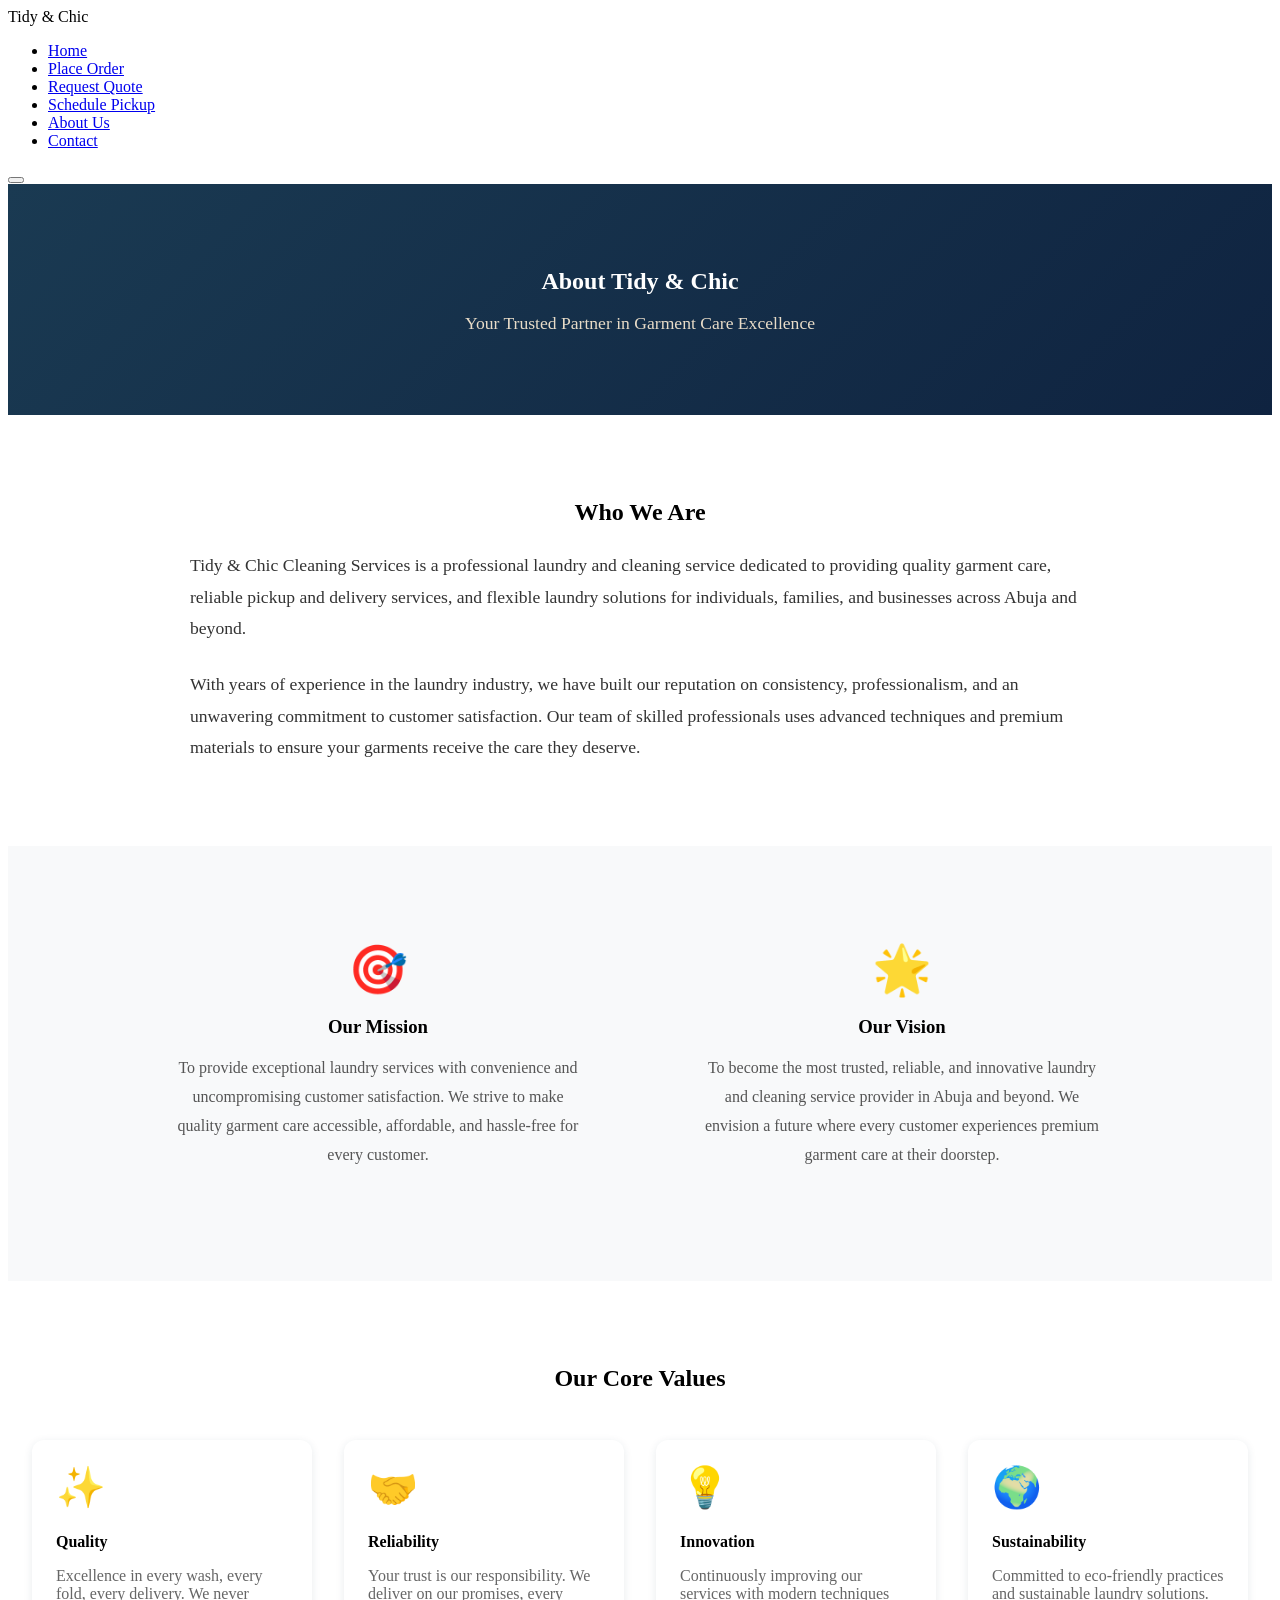
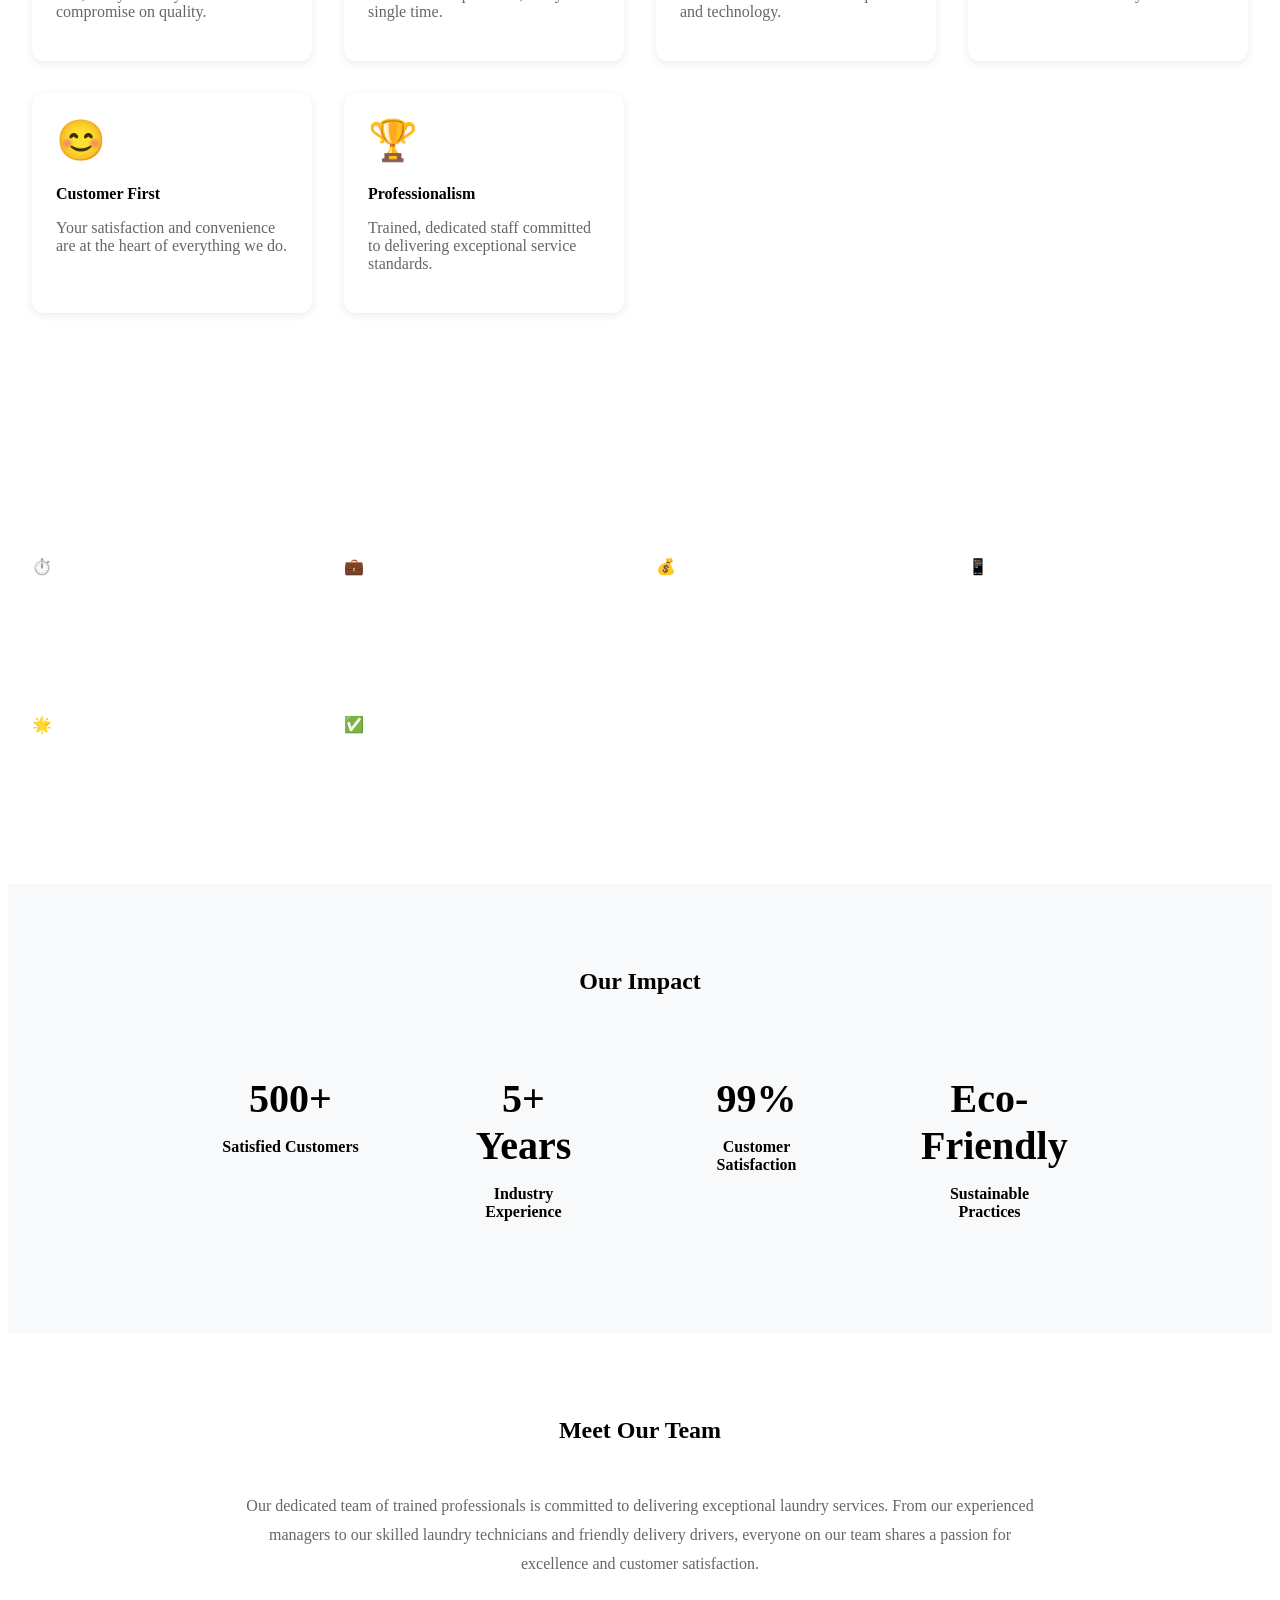
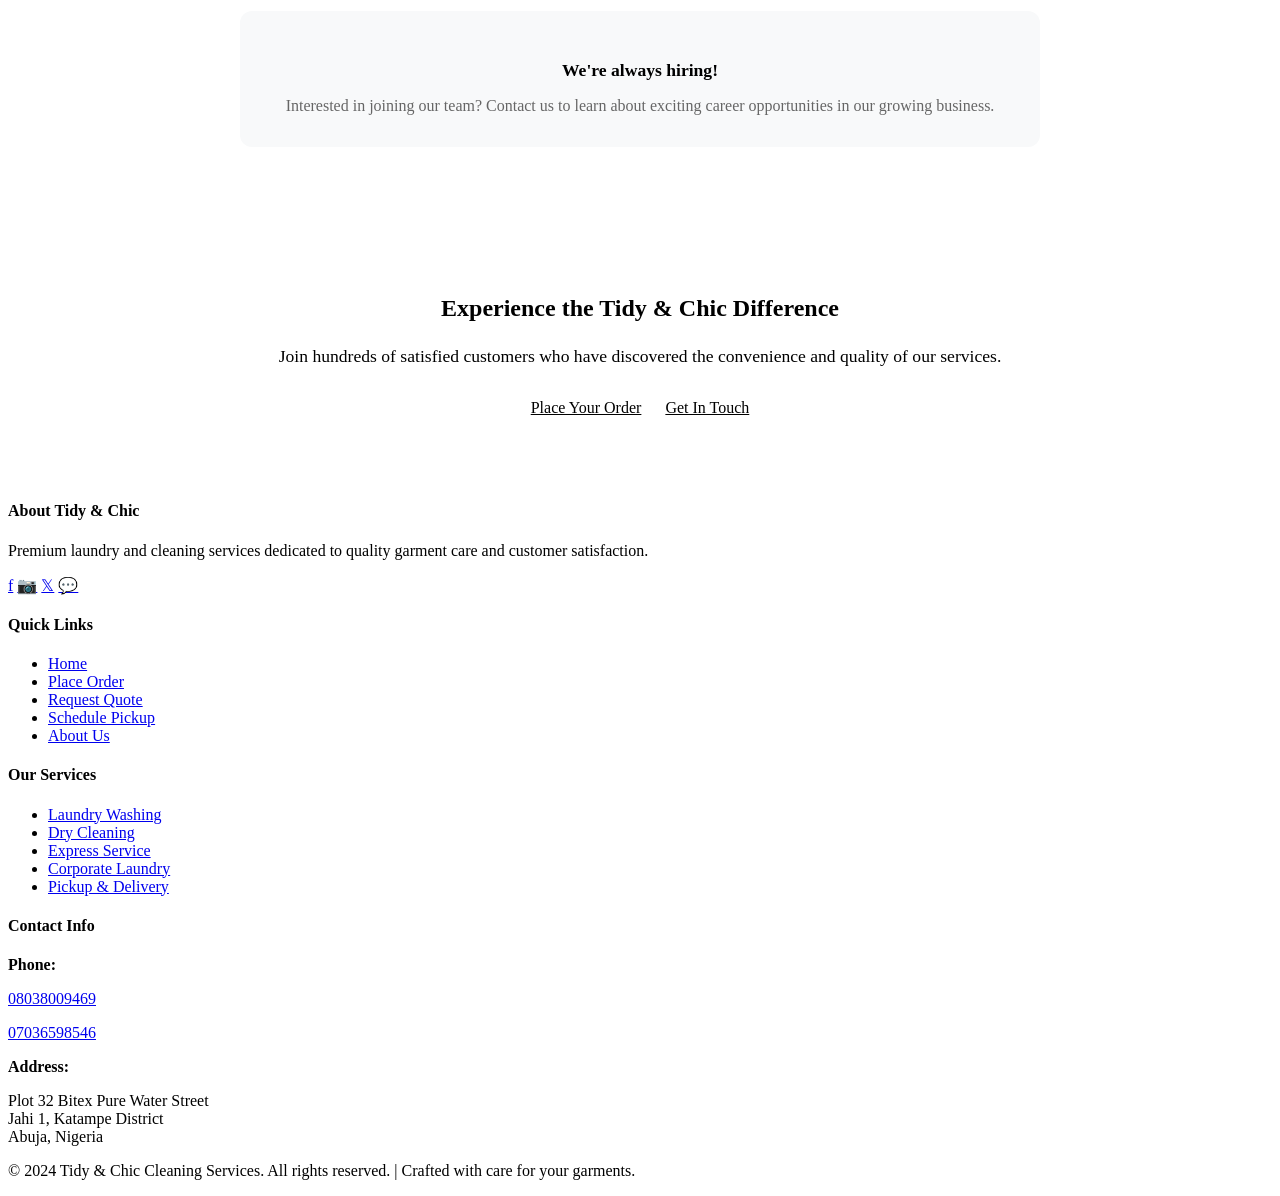
==== about.html @ a89e9006 "Pasted the pages i developed into the repo." ====
<!DOCTYPE html>
<html lang="en">
<head>
  <meta charset="UTF-8">
  <meta name="viewport" content="width=device-width, initial-scale=1.0">
  <meta name="description" content="About Tidy & Chic Cleaning Services - Our mission, vision, and commitment to excellence">
  <title>About Us - Tidy & Chic Cleaning Services</title>
  <link rel="preconnect" href="https://fonts.googleapis.com">
  <link rel="preconnect" href="https://fonts.gstatic.com" crossorigin>
  <link href="https://fonts.googleapis.com/css2?family=Playfair+Display:wght@700&family=Montserrat:wght@600&display=swap" rel="stylesheet">
  <link rel="stylesheet" href="style.css">
</head>
<body>
  <!-- Navigation Bar -->
  <nav>
    <div class="nav-container">
      <div class="logo">Tidy & Chic</div>
      <ul class="nav-links">
        <li><a href="index.html">Home</a></li>
        <li><a href="order.html">Place Order</a></li>
        <li><a href="quote.html">Request Quote</a></li>
        <li><a href="schedule.html">Schedule Pickup</a></li>
        <li><a href="about.html">About Us</a></li>
        <li><a href="contact.html">Contact</a></li>
      </ul>
      <button class="menu-toggle">
        <span></span>
        <span></span>
        <span></span>
      </button>
    </div>
  </nav>

  <!-- Page Header -->
  <section style="background: linear-gradient(135deg, #1a3a52 0%, #0f2340 100%); color: white; padding: 4rem 1.5rem; text-align: center;">
    <div class="container">
      <h1 style="color: white; margin-bottom: 0.5rem;">About Tidy & Chic</h1>
      <p style="color: #e8dcc8; font-size: 1.1rem;">Your Trusted Partner in Garment Care Excellence</p>
    </div>
  </section>

  <!-- Company Overview -->
  <section style="padding: 4rem 1.5rem;">
    <div class="container">
      <div style="max-width: 900px; margin: 0 auto;">
        <h2 style="margin-bottom: 1.5rem; text-align: center;">Who We Are</h2>
        <p style="font-size: 1.1rem; line-height: 1.8; color: #333; margin-bottom: 1.5rem;">
          Tidy & Chic Cleaning Services is a professional laundry and cleaning service dedicated to providing quality garment care, reliable pickup and delivery services, and flexible laundry solutions for individuals, families, and businesses across Abuja and beyond.
        </p>
        <p style="font-size: 1.1rem; line-height: 1.8; color: #333;">
          With years of experience in the laundry industry, we have built our reputation on consistency, professionalism, and an unwavering commitment to customer satisfaction. Our team of skilled professionals uses advanced techniques and premium materials to ensure your garments receive the care they deserve.
        </p>
      </div>
    </div>
  </section>

  <!-- Mission & Vision Section -->
  <section style="background: #f8f9fa; padding: 4rem 1.5rem;">
    <div class="container">
      <div style="display: grid; grid-template-columns: repeat(auto-fit, minmax(350px, 1fr)); gap: 3rem; max-width: 1000px; margin: 0 auto;">
        <!-- Mission -->
        <div style="text-align: center; padding: 2rem;">
          <div style="font-size: 3rem; margin-bottom: 1rem; color: var(--gold);">🎯</div>
          <h3 style="color: var(--navy); margin-bottom: 1rem;">Our Mission</h3>
          <p style="color: #555; line-height: 1.8;">
            To provide exceptional laundry services with convenience and uncompromising customer satisfaction. We strive to make quality garment care accessible, affordable, and hassle-free for every customer.
          </p>
        </div>

        <!-- Vision -->
        <div style="text-align: center; padding: 2rem;">
          <div style="font-size: 3rem; margin-bottom: 1rem; color: var(--gold);">🌟</div>
          <h3 style="color: var(--navy); margin-bottom: 1rem;">Our Vision</h3>
          <p style="color: #555; line-height: 1.8;">
            To become the most trusted, reliable, and innovative laundry and cleaning service provider in Abuja and beyond. We envision a future where every customer experiences premium garment care at their doorstep.
          </p>
        </div>
      </div>
    </div>
  </section>

  <!-- Core Values Section -->
  <section style="padding: 4rem 1.5rem;">
    <div class="container">
      <h2 style="text-align: center; margin-bottom: 3rem;">Our Core Values</h2>
      <div style="display: grid; grid-template-columns: repeat(auto-fit, minmax(250px, 1fr)); gap: 2rem;">
        
        <div style="padding: 1.5rem; background: white; border-radius: 12px; box-shadow: 0 2px 8px rgba(26, 58, 82, 0.1); transition: all 0.3s ease;">
          <div style="font-size: 2.5rem; margin-bottom: 1rem;">✨</div>
          <h4 style="color: var(--navy); margin-bottom: 0.5rem;">Quality</h4>
          <p style="color: #666;">Excellence in every wash, every fold, every delivery. We never compromise on quality.</p>
        </div>

        <div style="padding: 1.5rem; background: white; border-radius: 12px; box-shadow: 0 2px 8px rgba(26, 58, 82, 0.1); transition: all 0.3s ease;">
          <div style="font-size: 2.5rem; margin-bottom: 1rem;">🤝</div>
          <h4 style="color: var(--navy); margin-bottom: 0.5rem;">Reliability</h4>
          <p style="color: #666;">Your trust is our responsibility. We deliver on our promises, every single time.</p>
        </div>

        <div style="padding: 1.5rem; background: white; border-radius: 12px; box-shadow: 0 2px 8px rgba(26, 58, 82, 0.1); transition: all 0.3s ease;">
          <div style="font-size: 2.5rem; margin-bottom: 1rem;">💡</div>
          <h4 style="color: var(--navy); margin-bottom: 0.5rem;">Innovation</h4>
          <p style="color: #666;">Continuously improving our services with modern techniques and technology.</p>
        </div>

        <div style="padding: 1.5rem; background: white; border-radius: 12px; box-shadow: 0 2px 8px rgba(26, 58, 82, 0.1); transition: all 0.3s ease;">
          <div style="font-size: 2.5rem; margin-bottom: 1rem;">🌍</div>
          <h4 style="color: var(--navy); margin-bottom: 0.5rem;">Sustainability</h4>
          <p style="color: #666;">Committed to eco-friendly practices and sustainable laundry solutions.</p>
        </div>

        <div style="padding: 1.5rem; background: white; border-radius: 12px; box-shadow: 0 2px 8px rgba(26, 58, 82, 0.1); transition: all 0.3s ease;">
          <div style="font-size: 2.5rem; margin-bottom: 1rem;">😊</div>
          <h4 style="color: var(--navy); margin-bottom: 0.5rem;">Customer First</h4>
          <p style="color: #666;">Your satisfaction and convenience are at the heart of everything we do.</p>
        </div>

        <div style="padding: 1.5rem; background: white; border-radius: 12px; box-shadow: 0 2px 8px rgba(26, 58, 82, 0.1); transition: all 0.3s ease;">
          <div style="font-size: 2.5rem; margin-bottom: 1rem;">🏆</div>
          <h4 style="color: var(--navy); margin-bottom: 0.5rem;">Professionalism</h4>
          <p style="color: #666;">Trained, dedicated staff committed to delivering exceptional service standards.</p>
        </div>
      </div>
    </div>
  </section>

  <!-- Why We're Different Section -->
  <section style="background: linear-gradient(135deg, var(--navy) 0%, #0f2340 100%); color: white; padding: 4rem 1.5rem;">
    <div class="container">
      <h2 style="text-align: center; margin-bottom: 3rem; color: white;">Why Choose Tidy & Chic?</h2>
      <div style="display: grid; grid-template-columns: repeat(auto-fit, minmax(280px, 1fr)); gap: 2rem;">
        
        <div>
          <h4 style="color: var(--gold); margin-bottom: 1rem;">⏱️ Time-Saving Convenience</h4>
          <p>No more trips to the laundromat. We pick up from your doorstep and deliver clean, pressed garments back to you.</p>
        </div>

        <div>
          <h4 style="color: var(--gold); margin-bottom: 1rem;">💼 Professional Expertise</h4>
          <p>Our experienced team handles everything from delicate silks to heavy-duty garments with precision and care.</p>
        </div>

        <div>
          <h4 style="color: var(--gold); margin-bottom: 1rem;">💰 Competitive Pricing</h4>
          <p>Premium quality services at affordable rates with flexible payment options for both individuals and businesses.</p>
        </div>

        <div>
          <h4 style="color: var(--gold); margin-bottom: 1rem;">📱 Easy Scheduling</h4>
          <p>Simple online booking system and flexible scheduling to fit your lifestyle and busy schedule.</p>
        </div>

        <div>
          <h4 style="color: var(--gold); margin-bottom: 1rem;">🌟 Customer Support</h4>
          <p>Dedicated customer service team available to answer questions and address concerns promptly.</p>
        </div>

        <div>
          <h4 style="color: var(--gold); margin-bottom: 1rem;">✅ Quality Guarantee</h4>
          <p>We stand behind our work with a satisfaction guarantee. Your garments are treated as our own.</p>
        </div>
      </div>
    </div>
  </section>

  <!-- By The Numbers -->
  <section style="padding: 4rem 1.5rem; background: #f8f9fa;">
    <div class="container">
      <h2 style="text-align: center; margin-bottom: 3rem;">Our Impact</h2>
      <div style="display: grid; grid-template-columns: repeat(auto-fit, minmax(200px, 1fr)); gap: 2rem; max-width: 900px; margin: 0 auto;">
        
        <div style="text-align: center; padding: 2rem;">
          <div style="font-size: 2.5rem; font-weight: bold; color: var(--gold); margin-bottom: 0.5rem;">500+</div>
          <p style="color: var(--navy); font-weight: 600;">Satisfied Customers</p>
        </div>

        <div style="text-align: center; padding: 2rem;">
          <div style="font-size: 2.5rem; font-weight: bold; color: var(--gold); margin-bottom: 0.5rem;">5+ Years</div>
          <p style="color: var(--navy); font-weight: 600;">Industry Experience</p>
        </div>

        <div style="text-align: center; padding: 2rem;">
          <div style="font-size: 2.5rem; font-weight: bold; color: var(--gold); margin-bottom: 0.5rem;">99%</div>
          <p style="color: var(--navy); font-weight: 600;">Customer Satisfaction</p>
        </div>

        <div style="text-align: center; padding: 2rem;">
          <div style="font-size: 2.5rem; font-weight: bold; color: var(--gold); margin-bottom: 0.5rem;">Eco-Friendly</div>
          <p style="color: var(--navy); font-weight: 600;">Sustainable Practices</p>
        </div>
      </div>
    </div>
  </section>

  <!-- Team Section -->
  <section style="padding: 4rem 1.5rem;">
    <div class="container">
      <h2 style="text-align: center; margin-bottom: 3rem;">Meet Our Team</h2>
      <div style="max-width: 800px; margin: 0 auto;">
        <p style="text-align: center; color: #666; line-height: 1.8; margin-bottom: 2rem;">
          Our dedicated team of trained professionals is committed to delivering exceptional laundry services. From our experienced managers to our skilled laundry technicians and friendly delivery drivers, everyone on our team shares a passion for excellence and customer satisfaction.
        </p>
        <div style="text-align: center; padding: 2rem; background: #f8f9fa; border-radius: 12px;">
          <p style="color: var(--navy); font-size: 1.1rem; margin-bottom: 1rem;">
            <strong>We're always hiring!</strong>
          </p>
          <p style="color: #666; margin-bottom: 0;">
            Interested in joining our team? Contact us to learn about exciting career opportunities in our growing business.
          </p>
        </div>
      </div>
    </div>
  </section>

  <!-- CTA Section -->
  <section style="background: linear-gradient(135deg, var(--gold) 0%, #c49a2a 100%); color: var(--navy); padding: 4rem 1.5rem; text-align: center;">
    <div class="container">
      <h2 style="color: var(--navy); margin-bottom: 1.5rem;">Experience the Tidy & Chic Difference</h2>
      <p style="font-size: 1.1rem; margin-bottom: 2rem; color: var(--navy);">
        Join hundreds of satisfied customers who have discovered the convenience and quality of our services.
      </p>
      <div style="display: flex; justify-content: center; gap: 1.5rem; flex-wrap: wrap;">
        <a href="order.html" class="btn" style="border-color: var(--navy); background: var(--navy); color: var(--gold);">
          Place Your Order
        </a>
        <a href="contact.html" class="btn" style="border-color: var(--navy); background: transparent; color: var(--navy);">
          Get In Touch
        </a>
      </div>
    </div>
  </section>

  <!-- Footer -->
  <footer>
    <div class="footer-content">
      <div class="footer-section">
        <h4>About Tidy & Chic</h4>
        <p>Premium laundry and cleaning services dedicated to quality garment care and customer satisfaction.</p>
        <div class="social-icons">
          <a href="#" title="Facebook">f</a>
          <a href="#" title="Instagram">📷</a>
          <a href="#" title="Twitter">𝕏</a>
          <a href="#" title="WhatsApp">💬</a>
        </div>
      </div>
      <div class="footer-section">
        <h4>Quick Links</h4>
        <ul>
          <li><a href="index.html">Home</a></li>
          <li><a href="order.html">Place Order</a></li>
          <li><a href="quote.html">Request Quote</a></li>
          <li><a href="schedule.html">Schedule Pickup</a></li>
          <li><a href="about.html">About Us</a></li>
        </ul>
      </div>
      <div class="footer-section">
        <h4>Our Services</h4>
        <ul>
          <li><a href="#">Laundry Washing</a></li>
          <li><a href="#">Dry Cleaning</a></li>
          <li><a href="#">Express Service</a></li>
          <li><a href="#">Corporate Laundry</a></li>
          <li><a href="#">Pickup & Delivery</a></li>
        </ul>
      </div>
      <div class="footer-section">
        <h4>Contact Info</h4>
        <p><strong>Phone:</strong></p>
        <p><a href="tel:08038009469">08038009469</a></p>
        <p><a href="tel:07036598546">07036598546</a></p>
        <p><strong>Address:</strong></p>
        <p>Plot 32 Bitex Pure Water Street<br>Jahi 1, Katampe District<br>Abuja, Nigeria</p>
      </div>
    </div>
    <div class="footer-bottom">
      <p>&copy; 2024 Tidy & Chic Cleaning Services. All rights reserved. | Crafted with care for your garments.</p>
    </div>
  </footer>

  <script src="main.js"></script>
</body>
</html>
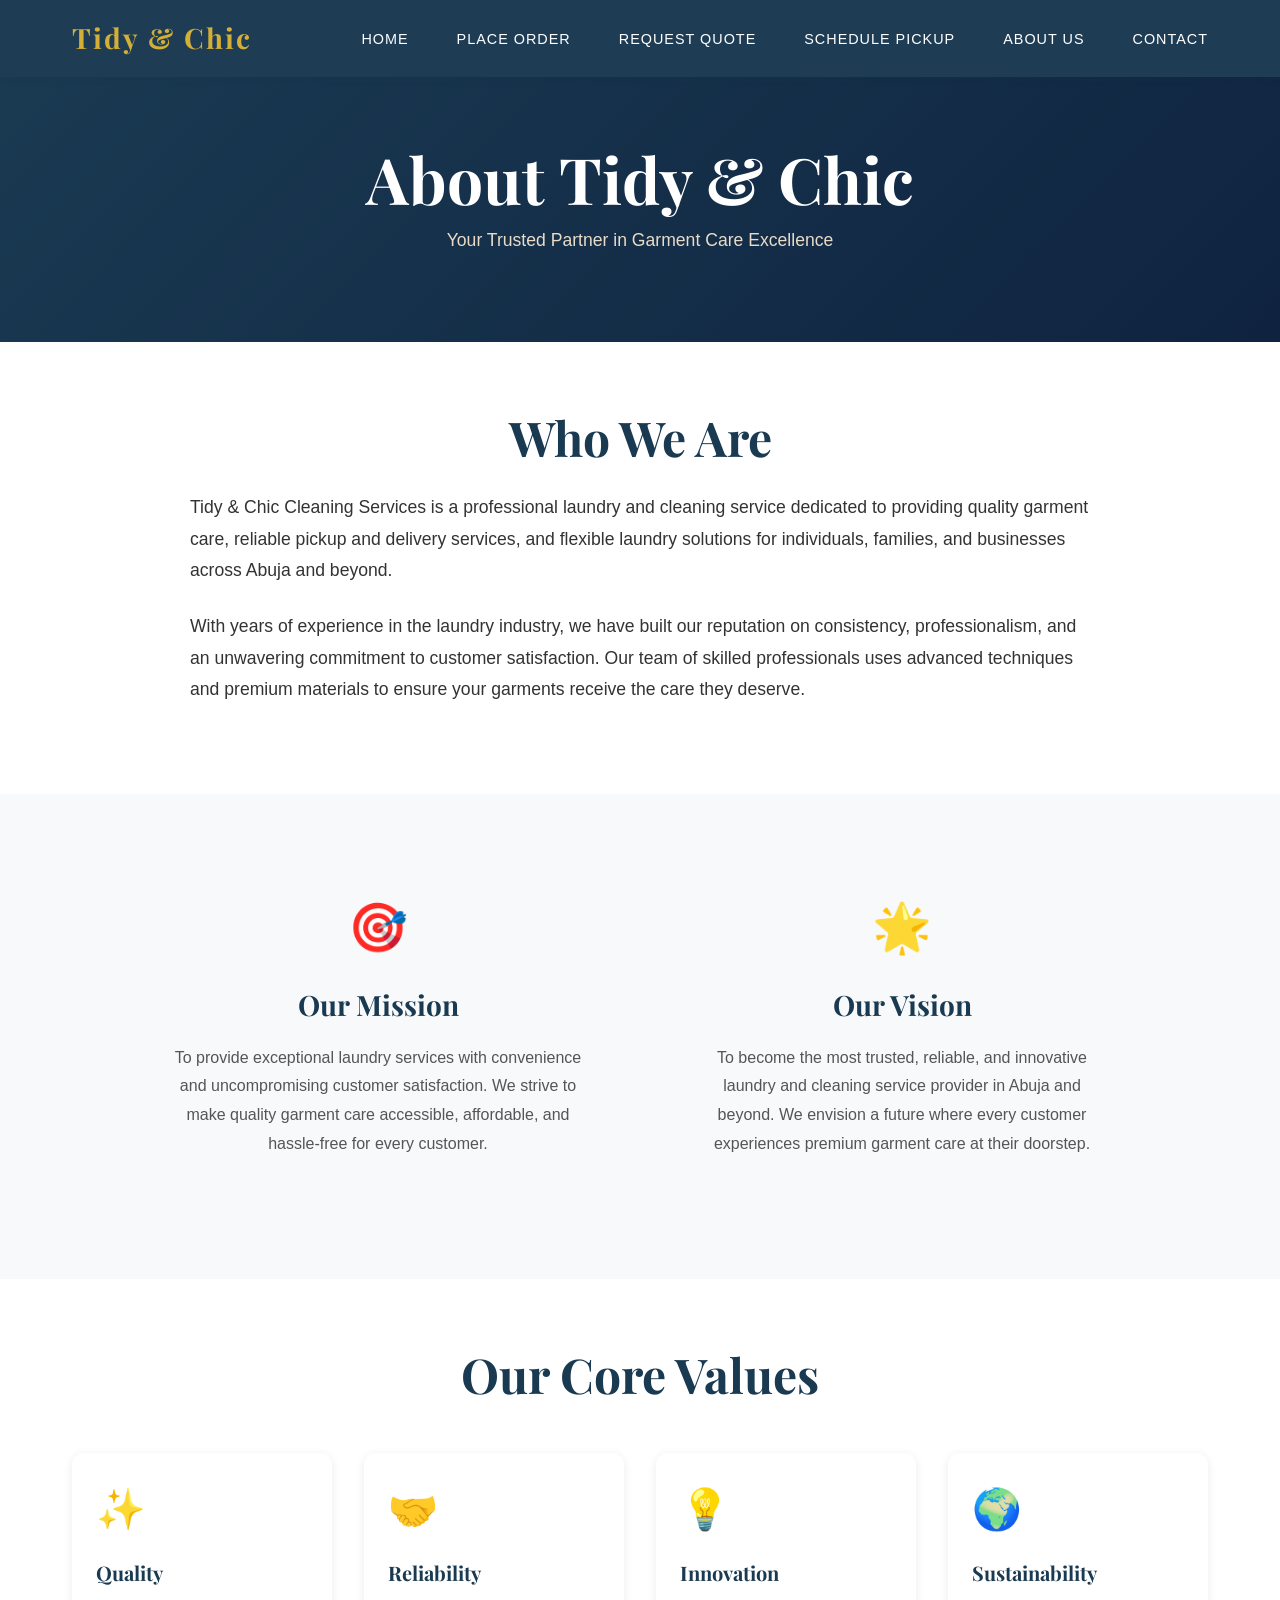
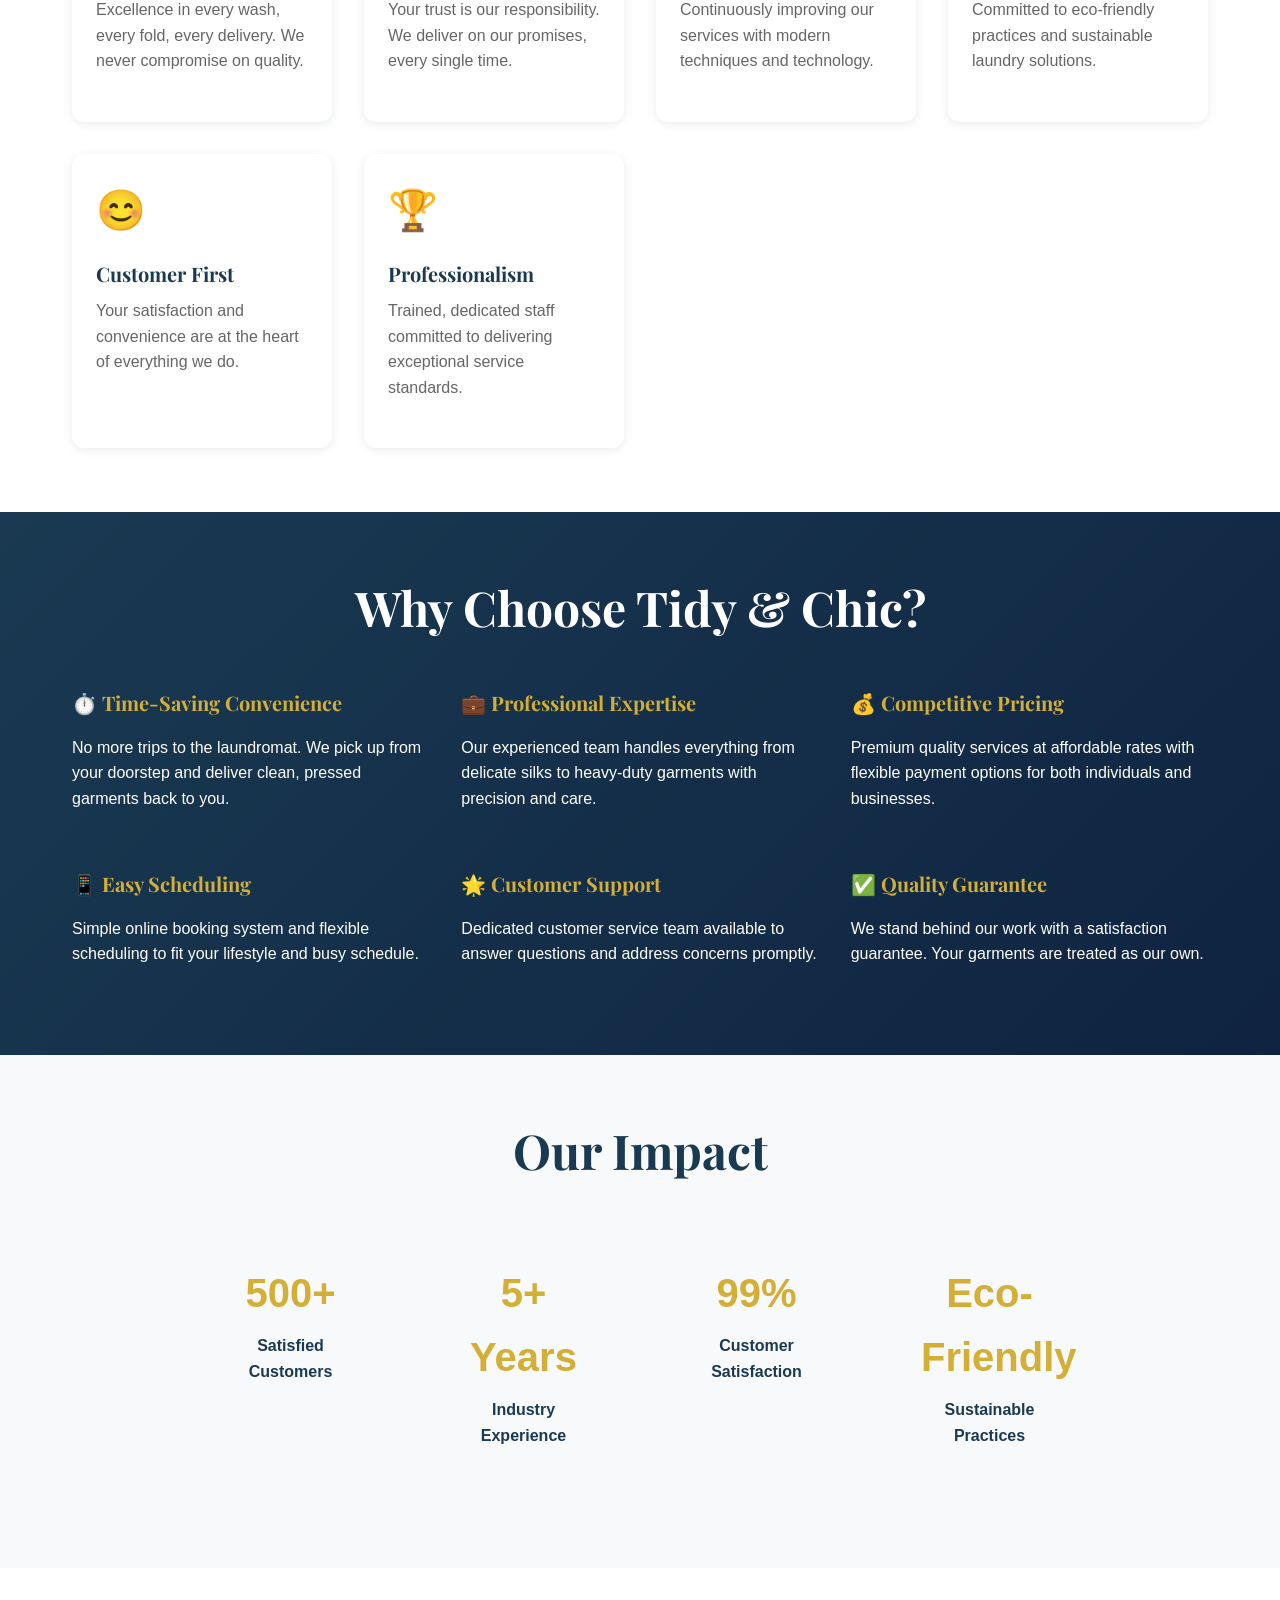
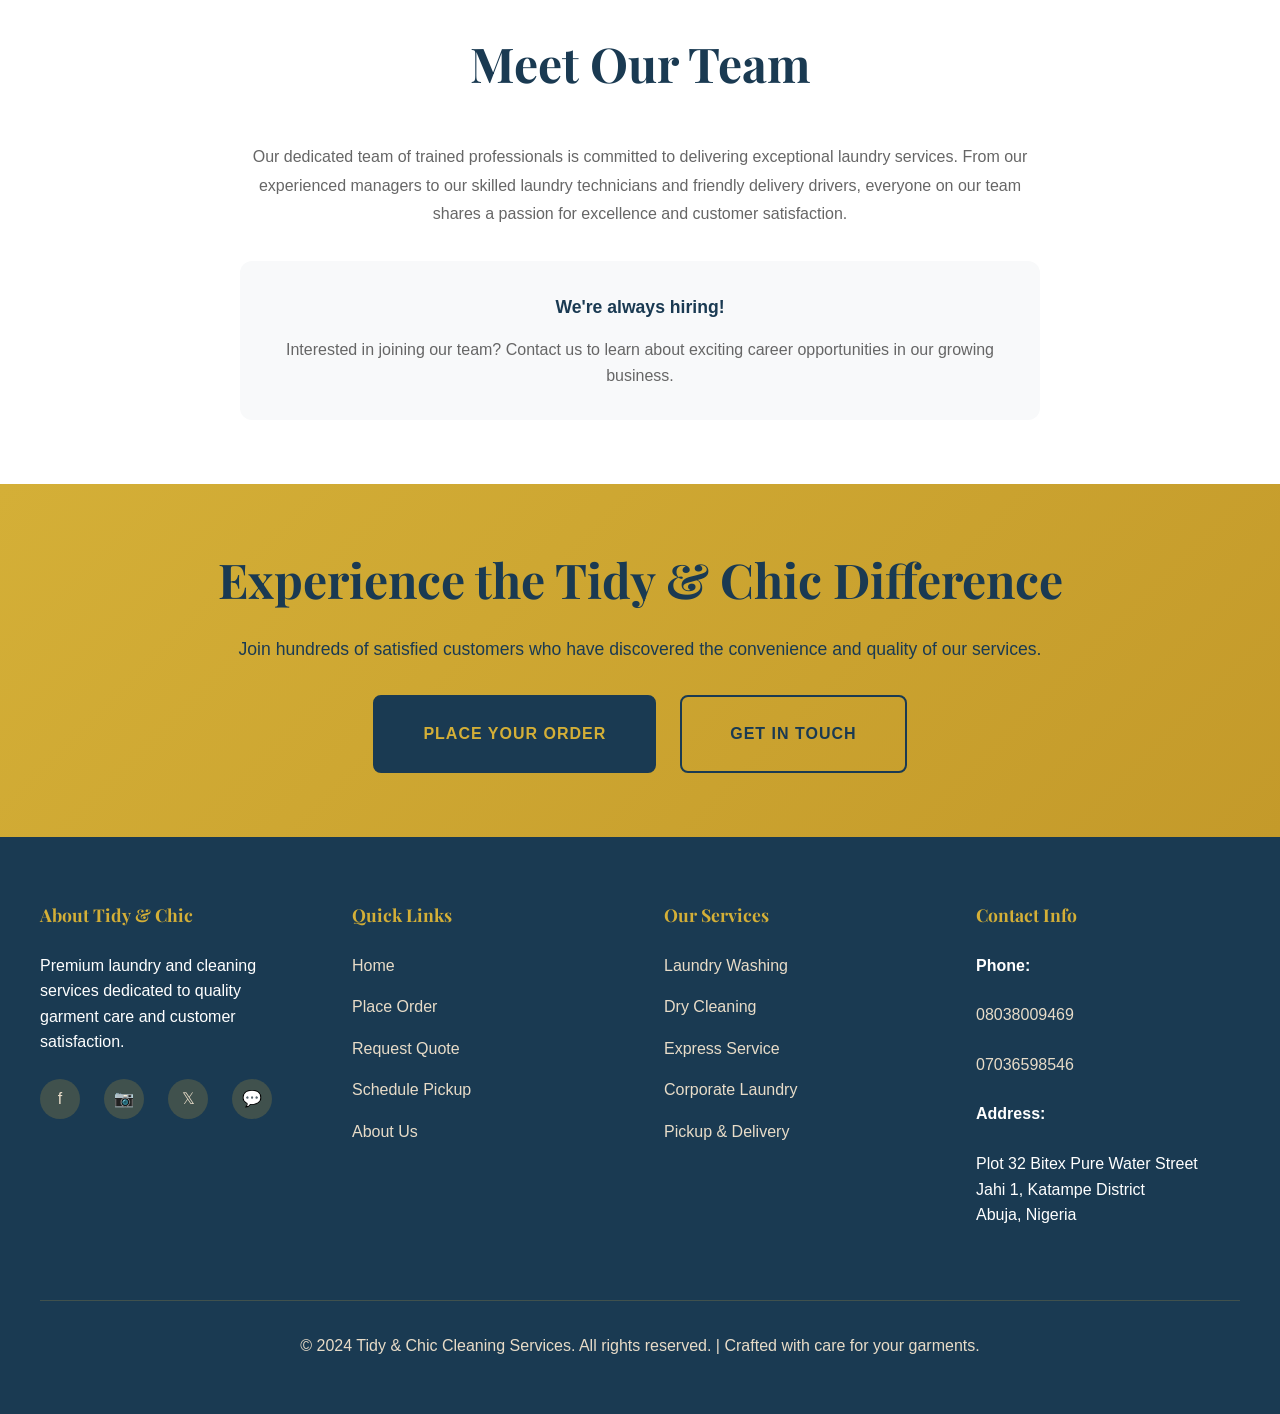
==== commit a1c656ee: "linked up code to the css rule" ====
--- a/about.html
+++ b/about.html
@@ -1,282 +1,571 @@
-<!DOCTYPE html>
+<!doctype html>
 <html lang="en">
-<head>
-  <meta charset="UTF-8">
-  <meta name="viewport" content="width=device-width, initial-scale=1.0">
-  <meta name="description" content="About Tidy & Chic Cleaning Services - Our mission, vision, and commitment to excellence">
-  <title>About Us - Tidy & Chic Cleaning Services</title>
-  <link rel="preconnect" href="https://fonts.googleapis.com">
-  <link rel="preconnect" href="https://fonts.gstatic.com" crossorigin>
-  <link href="https://fonts.googleapis.com/css2?family=Playfair+Display:wght@700&family=Montserrat:wght@600&display=swap" rel="stylesheet">
-  <link rel="stylesheet" href="style.css">
-</head>
-<body>
-  <!-- Navigation Bar -->
-  <nav>
-    <div class="nav-container">
-      <div class="logo">Tidy & Chic</div>
-      <ul class="nav-links">
-        <li><a href="index.html">Home</a></li>
-        <li><a href="order.html">Place Order</a></li>
-        <li><a href="quote.html">Request Quote</a></li>
-        <li><a href="schedule.html">Schedule Pickup</a></li>
-        <li><a href="about.html">About Us</a></li>
-        <li><a href="contact.html">Contact</a></li>
-      </ul>
-      <button class="menu-toggle">
-        <span></span>
-        <span></span>
-        <span></span>
-      </button>
-    </div>
-  </nav>
-
-  <!-- Page Header -->
-  <section style="background: linear-gradient(135deg, #1a3a52 0%, #0f2340 100%); color: white; padding: 4rem 1.5rem; text-align: center;">
-    <div class="container">
-      <h1 style="color: white; margin-bottom: 0.5rem;">About Tidy & Chic</h1>
-      <p style="color: #e8dcc8; font-size: 1.1rem;">Your Trusted Partner in Garment Care Excellence</p>
-    </div>
-  </section>
-
-  <!-- Company Overview -->
-  <section style="padding: 4rem 1.5rem;">
-    <div class="container">
-      <div style="max-width: 900px; margin: 0 auto;">
-        <h2 style="margin-bottom: 1.5rem; text-align: center;">Who We Are</h2>
-        <p style="font-size: 1.1rem; line-height: 1.8; color: #333; margin-bottom: 1.5rem;">
-          Tidy & Chic Cleaning Services is a professional laundry and cleaning service dedicated to providing quality garment care, reliable pickup and delivery services, and flexible laundry solutions for individuals, families, and businesses across Abuja and beyond.
-        </p>
-        <p style="font-size: 1.1rem; line-height: 1.8; color: #333;">
-          With years of experience in the laundry industry, we have built our reputation on consistency, professionalism, and an unwavering commitment to customer satisfaction. Our team of skilled professionals uses advanced techniques and premium materials to ensure your garments receive the care they deserve.
-        </p>
-      </div>
-    </div>
-  </section>
-
-  <!-- Mission & Vision Section -->
-  <section style="background: #f8f9fa; padding: 4rem 1.5rem;">
-    <div class="container">
-      <div style="display: grid; grid-template-columns: repeat(auto-fit, minmax(350px, 1fr)); gap: 3rem; max-width: 1000px; margin: 0 auto;">
-        <!-- Mission -->
-        <div style="text-align: center; padding: 2rem;">
-          <div style="font-size: 3rem; margin-bottom: 1rem; color: var(--gold);">🎯</div>
-          <h3 style="color: var(--navy); margin-bottom: 1rem;">Our Mission</h3>
-          <p style="color: #555; line-height: 1.8;">
-            To provide exceptional laundry services with convenience and uncompromising customer satisfaction. We strive to make quality garment care accessible, affordable, and hassle-free for every customer.
-          </p>
-        </div>
-
-        <!-- Vision -->
-        <div style="text-align: center; padding: 2rem;">
-          <div style="font-size: 3rem; margin-bottom: 1rem; color: var(--gold);">🌟</div>
-          <h3 style="color: var(--navy); margin-bottom: 1rem;">Our Vision</h3>
-          <p style="color: #555; line-height: 1.8;">
-            To become the most trusted, reliable, and innovative laundry and cleaning service provider in Abuja and beyond. We envision a future where every customer experiences premium garment care at their doorstep.
-          </p>
-        </div>
-      </div>
-    </div>
-  </section>
-
-  <!-- Core Values Section -->
-  <section style="padding: 4rem 1.5rem;">
-    <div class="container">
-      <h2 style="text-align: center; margin-bottom: 3rem;">Our Core Values</h2>
-      <div style="display: grid; grid-template-columns: repeat(auto-fit, minmax(250px, 1fr)); gap: 2rem;">
-        
-        <div style="padding: 1.5rem; background: white; border-radius: 12px; box-shadow: 0 2px 8px rgba(26, 58, 82, 0.1); transition: all 0.3s ease;">
-          <div style="font-size: 2.5rem; margin-bottom: 1rem;">✨</div>
-          <h4 style="color: var(--navy); margin-bottom: 0.5rem;">Quality</h4>
-          <p style="color: #666;">Excellence in every wash, every fold, every delivery. We never compromise on quality.</p>
-        </div>
-
-        <div style="padding: 1.5rem; background: white; border-radius: 12px; box-shadow: 0 2px 8px rgba(26, 58, 82, 0.1); transition: all 0.3s ease;">
-          <div style="font-size: 2.5rem; margin-bottom: 1rem;">🤝</div>
-          <h4 style="color: var(--navy); margin-bottom: 0.5rem;">Reliability</h4>
-          <p style="color: #666;">Your trust is our responsibility. We deliver on our promises, every single time.</p>
-        </div>
-
-        <div style="padding: 1.5rem; background: white; border-radius: 12px; box-shadow: 0 2px 8px rgba(26, 58, 82, 0.1); transition: all 0.3s ease;">
-          <div style="font-size: 2.5rem; margin-bottom: 1rem;">💡</div>
-          <h4 style="color: var(--navy); margin-bottom: 0.5rem;">Innovation</h4>
-          <p style="color: #666;">Continuously improving our services with modern techniques and technology.</p>
-        </div>
-
-        <div style="padding: 1.5rem; background: white; border-radius: 12px; box-shadow: 0 2px 8px rgba(26, 58, 82, 0.1); transition: all 0.3s ease;">
-          <div style="font-size: 2.5rem; margin-bottom: 1rem;">🌍</div>
-          <h4 style="color: var(--navy); margin-bottom: 0.5rem;">Sustainability</h4>
-          <p style="color: #666;">Committed to eco-friendly practices and sustainable laundry solutions.</p>
-        </div>
-
-        <div style="padding: 1.5rem; background: white; border-radius: 12px; box-shadow: 0 2px 8px rgba(26, 58, 82, 0.1); transition: all 0.3s ease;">
-          <div style="font-size: 2.5rem; margin-bottom: 1rem;">😊</div>
-          <h4 style="color: var(--navy); margin-bottom: 0.5rem;">Customer First</h4>
-          <p style="color: #666;">Your satisfaction and convenience are at the heart of everything we do.</p>
-        </div>
-
-        <div style="padding: 1.5rem; background: white; border-radius: 12px; box-shadow: 0 2px 8px rgba(26, 58, 82, 0.1); transition: all 0.3s ease;">
-          <div style="font-size: 2.5rem; margin-bottom: 1rem;">🏆</div>
-          <h4 style="color: var(--navy); margin-bottom: 0.5rem;">Professionalism</h4>
-          <p style="color: #666;">Trained, dedicated staff committed to delivering exceptional service standards.</p>
-        </div>
-      </div>
-    </div>
-  </section>
-
-  <!-- Why We're Different Section -->
-  <section style="background: linear-gradient(135deg, var(--navy) 0%, #0f2340 100%); color: white; padding: 4rem 1.5rem;">
-    <div class="container">
-      <h2 style="text-align: center; margin-bottom: 3rem; color: white;">Why Choose Tidy & Chic?</h2>
-      <div style="display: grid; grid-template-columns: repeat(auto-fit, minmax(280px, 1fr)); gap: 2rem;">
-        
-        <div>
-          <h4 style="color: var(--gold); margin-bottom: 1rem;">⏱️ Time-Saving Convenience</h4>
-          <p>No more trips to the laundromat. We pick up from your doorstep and deliver clean, pressed garments back to you.</p>
-        </div>
-
-        <div>
-          <h4 style="color: var(--gold); margin-bottom: 1rem;">💼 Professional Expertise</h4>
-          <p>Our experienced team handles everything from delicate silks to heavy-duty garments with precision and care.</p>
-        </div>
-
-        <div>
-          <h4 style="color: var(--gold); margin-bottom: 1rem;">💰 Competitive Pricing</h4>
-          <p>Premium quality services at affordable rates with flexible payment options for both individuals and businesses.</p>
-        </div>
-
-        <div>
-          <h4 style="color: var(--gold); margin-bottom: 1rem;">📱 Easy Scheduling</h4>
-          <p>Simple online booking system and flexible scheduling to fit your lifestyle and busy schedule.</p>
-        </div>
-
-        <div>
-          <h4 style="color: var(--gold); margin-bottom: 1rem;">🌟 Customer Support</h4>
-          <p>Dedicated customer service team available to answer questions and address concerns promptly.</p>
-        </div>
-
-        <div>
-          <h4 style="color: var(--gold); margin-bottom: 1rem;">✅ Quality Guarantee</h4>
-          <p>We stand behind our work with a satisfaction guarantee. Your garments are treated as our own.</p>
-        </div>
-      </div>
-    </div>
-  </section>
-
-  <!-- By The Numbers -->
-  <section style="padding: 4rem 1.5rem; background: #f8f9fa;">
-    <div class="container">
-      <h2 style="text-align: center; margin-bottom: 3rem;">Our Impact</h2>
-      <div style="display: grid; grid-template-columns: repeat(auto-fit, minmax(200px, 1fr)); gap: 2rem; max-width: 900px; margin: 0 auto;">
-        
-        <div style="text-align: center; padding: 2rem;">
-          <div style="font-size: 2.5rem; font-weight: bold; color: var(--gold); margin-bottom: 0.5rem;">500+</div>
-          <p style="color: var(--navy); font-weight: 600;">Satisfied Customers</p>
-        </div>
-
-        <div style="text-align: center; padding: 2rem;">
-          <div style="font-size: 2.5rem; font-weight: bold; color: var(--gold); margin-bottom: 0.5rem;">5+ Years</div>
-          <p style="color: var(--navy); font-weight: 600;">Industry Experience</p>
-        </div>
-
-        <div style="text-align: center; padding: 2rem;">
-          <div style="font-size: 2.5rem; font-weight: bold; color: var(--gold); margin-bottom: 0.5rem;">99%</div>
-          <p style="color: var(--navy); font-weight: 600;">Customer Satisfaction</p>
-        </div>
-
-        <div style="text-align: center; padding: 2rem;">
-          <div style="font-size: 2.5rem; font-weight: bold; color: var(--gold); margin-bottom: 0.5rem;">Eco-Friendly</div>
-          <p style="color: var(--navy); font-weight: 600;">Sustainable Practices</p>
-        </div>
-      </div>
-    </div>
-  </section>
-
-  <!-- Team Section -->
-  <section style="padding: 4rem 1.5rem;">
-    <div class="container">
-      <h2 style="text-align: center; margin-bottom: 3rem;">Meet Our Team</h2>
-      <div style="max-width: 800px; margin: 0 auto;">
-        <p style="text-align: center; color: #666; line-height: 1.8; margin-bottom: 2rem;">
-          Our dedicated team of trained professionals is committed to delivering exceptional laundry services. From our experienced managers to our skilled laundry technicians and friendly delivery drivers, everyone on our team shares a passion for excellence and customer satisfaction.
-        </p>
-        <div style="text-align: center; padding: 2rem; background: #f8f9fa; border-radius: 12px;">
-          <p style="color: var(--navy); font-size: 1.1rem; margin-bottom: 1rem;">
-            <strong>We're always hiring!</strong>
-          </p>
-          <p style="color: #666; margin-bottom: 0;">
-            Interested in joining our team? Contact us to learn about exciting career opportunities in our growing business.
-          </p>
-        </div>
-      </div>
-    </div>
-  </section>
-
-  <!-- CTA Section -->
-  <section style="background: linear-gradient(135deg, var(--gold) 0%, #c49a2a 100%); color: var(--navy); padding: 4rem 1.5rem; text-align: center;">
-    <div class="container">
-      <h2 style="color: var(--navy); margin-bottom: 1.5rem;">Experience the Tidy & Chic Difference</h2>
-      <p style="font-size: 1.1rem; margin-bottom: 2rem; color: var(--navy);">
-        Join hundreds of satisfied customers who have discovered the convenience and quality of our services.
-      </p>
-      <div style="display: flex; justify-content: center; gap: 1.5rem; flex-wrap: wrap;">
-        <a href="order.html" class="btn" style="border-color: var(--navy); background: var(--navy); color: var(--gold);">
-          Place Your Order
-        </a>
-        <a href="contact.html" class="btn" style="border-color: var(--navy); background: transparent; color: var(--navy);">
-          Get In Touch
-        </a>
-      </div>
-    </div>
-  </section>
-
-  <!-- Footer -->
-  <footer>
-    <div class="footer-content">
-      <div class="footer-section">
-        <h4>About Tidy & Chic</h4>
-        <p>Premium laundry and cleaning services dedicated to quality garment care and customer satisfaction.</p>
-        <div class="social-icons">
-          <a href="#" title="Facebook">f</a>
-          <a href="#" title="Instagram">📷</a>
-          <a href="#" title="Twitter">𝕏</a>
-          <a href="#" title="WhatsApp">💬</a>
-        </div>
-      </div>
-      <div class="footer-section">
-        <h4>Quick Links</h4>
-        <ul>
+  <head>
+    <meta charset="UTF-8" />
+    <meta name="viewport" content="width=device-width, initial-scale=1.0" />
+    <meta
+      name="description"
+      content="About Tidy & Chic Cleaning Services - Our mission, vision, and commitment to excellence"
+    />
+    <title>About Us - Tidy & Chic Cleaning Services</title>
+    <link rel="preconnect" href="https://fonts.googleapis.com" />
+    <link rel="preconnect" href="https://fonts.gstatic.com" crossorigin />
+    <link
+      href="https://fonts.googleapis.com/css2?family=Playfair+Display:wght@700&family=Montserrat:wght@600&display=swap"
+      rel="stylesheet"
+    />
+    <link rel="stylesheet" href="./assets/css/style.css" />
+  </head>
+  <body>
+    <!-- Navigation Bar -->
+    <nav>
+      <div class="nav-container">
+        <div class="logo">Tidy & Chic</div>
+        <ul class="nav-links">
           <li><a href="index.html">Home</a></li>
           <li><a href="order.html">Place Order</a></li>
           <li><a href="quote.html">Request Quote</a></li>
           <li><a href="schedule.html">Schedule Pickup</a></li>
           <li><a href="about.html">About Us</a></li>
+          <li><a href="contact.html">Contact</a></li>
         </ul>
-      </div>
-      <div class="footer-section">
-        <h4>Our Services</h4>
-        <ul>
-          <li><a href="#">Laundry Washing</a></li>
-          <li><a href="#">Dry Cleaning</a></li>
-          <li><a href="#">Express Service</a></li>
-          <li><a href="#">Corporate Laundry</a></li>
-          <li><a href="#">Pickup & Delivery</a></li>
-        </ul>
-      </div>
-      <div class="footer-section">
-        <h4>Contact Info</h4>
-        <p><strong>Phone:</strong></p>
-        <p><a href="tel:08038009469">08038009469</a></p>
-        <p><a href="tel:07036598546">07036598546</a></p>
-        <p><strong>Address:</strong></p>
-        <p>Plot 32 Bitex Pure Water Street<br>Jahi 1, Katampe District<br>Abuja, Nigeria</p>
-      </div>
-    </div>
-    <div class="footer-bottom">
-      <p>&copy; 2024 Tidy & Chic Cleaning Services. All rights reserved. | Crafted with care for your garments.</p>
-    </div>
-  </footer>
-
-  <script src="main.js"></script>
-</body>
+        <button class="menu-toggle">
+          <span></span>
+          <span></span>
+          <span></span>
+        </button>
+      </div>
+    </nav>
+
+    <!-- Page Header -->
+    <section
+      style="
+        background: linear-gradient(135deg, #1a3a52 0%, #0f2340 100%);
+        color: white;
+        padding: 4rem 1.5rem;
+        text-align: center;
+      "
+    >
+      <div class="container">
+        <h1 style="color: white; margin-bottom: 0.5rem">About Tidy & Chic</h1>
+        <p style="color: #e8dcc8; font-size: 1.1rem">
+          Your Trusted Partner in Garment Care Excellence
+        </p>
+      </div>
+    </section>
+
+    <!-- Company Overview -->
+    <section style="padding: 4rem 1.5rem">
+      <div class="container">
+        <div style="max-width: 900px; margin: 0 auto">
+          <h2 style="margin-bottom: 1.5rem; text-align: center">Who We Are</h2>
+          <p
+            style="
+              font-size: 1.1rem;
+              line-height: 1.8;
+              color: #333;
+              margin-bottom: 1.5rem;
+            "
+          >
+            Tidy & Chic Cleaning Services is a professional laundry and cleaning
+            service dedicated to providing quality garment care, reliable pickup
+            and delivery services, and flexible laundry solutions for
+            individuals, families, and businesses across Abuja and beyond.
+          </p>
+          <p style="font-size: 1.1rem; line-height: 1.8; color: #333">
+            With years of experience in the laundry industry, we have built our
+            reputation on consistency, professionalism, and an unwavering
+            commitment to customer satisfaction. Our team of skilled
+            professionals uses advanced techniques and premium materials to
+            ensure your garments receive the care they deserve.
+          </p>
+        </div>
+      </div>
+    </section>
+
+    <!-- Mission & Vision Section -->
+    <section style="background: #f8f9fa; padding: 4rem 1.5rem">
+      <div class="container">
+        <div
+          style="
+            display: grid;
+            grid-template-columns: repeat(auto-fit, minmax(350px, 1fr));
+            gap: 3rem;
+            max-width: 1000px;
+            margin: 0 auto;
+          "
+        >
+          <!-- Mission -->
+          <div style="text-align: center; padding: 2rem">
+            <div
+              style="font-size: 3rem; margin-bottom: 1rem; color: var(--gold)"
+            >
+              🎯
+            </div>
+            <h3 style="color: var(--navy); margin-bottom: 1rem">Our Mission</h3>
+            <p style="color: #555; line-height: 1.8">
+              To provide exceptional laundry services with convenience and
+              uncompromising customer satisfaction. We strive to make quality
+              garment care accessible, affordable, and hassle-free for every
+              customer.
+            </p>
+          </div>
+
+          <!-- Vision -->
+          <div style="text-align: center; padding: 2rem">
+            <div
+              style="font-size: 3rem; margin-bottom: 1rem; color: var(--gold)"
+            >
+              🌟
+            </div>
+            <h3 style="color: var(--navy); margin-bottom: 1rem">Our Vision</h3>
+            <p style="color: #555; line-height: 1.8">
+              To become the most trusted, reliable, and innovative laundry and
+              cleaning service provider in Abuja and beyond. We envision a
+              future where every customer experiences premium garment care at
+              their doorstep.
+            </p>
+          </div>
+        </div>
+      </div>
+    </section>
+
+    <!-- Core Values Section -->
+    <section style="padding: 4rem 1.5rem">
+      <div class="container">
+        <h2 style="text-align: center; margin-bottom: 3rem">Our Core Values</h2>
+        <div
+          style="
+            display: grid;
+            grid-template-columns: repeat(auto-fit, minmax(250px, 1fr));
+            gap: 2rem;
+          "
+        >
+          <div
+            style="
+              padding: 1.5rem;
+              background: white;
+              border-radius: 12px;
+              box-shadow: 0 2px 8px rgba(26, 58, 82, 0.1);
+              transition: all 0.3s ease;
+            "
+          >
+            <div style="font-size: 2.5rem; margin-bottom: 1rem">✨</div>
+            <h4 style="color: var(--navy); margin-bottom: 0.5rem">Quality</h4>
+            <p style="color: #666">
+              Excellence in every wash, every fold, every delivery. We never
+              compromise on quality.
+            </p>
+          </div>
+
+          <div
+            style="
+              padding: 1.5rem;
+              background: white;
+              border-radius: 12px;
+              box-shadow: 0 2px 8px rgba(26, 58, 82, 0.1);
+              transition: all 0.3s ease;
+            "
+          >
+            <div style="font-size: 2.5rem; margin-bottom: 1rem">🤝</div>
+            <h4 style="color: var(--navy); margin-bottom: 0.5rem">
+              Reliability
+            </h4>
+            <p style="color: #666">
+              Your trust is our responsibility. We deliver on our promises,
+              every single time.
+            </p>
+          </div>
+
+          <div
+            style="
+              padding: 1.5rem;
+              background: white;
+              border-radius: 12px;
+              box-shadow: 0 2px 8px rgba(26, 58, 82, 0.1);
+              transition: all 0.3s ease;
+            "
+          >
+            <div style="font-size: 2.5rem; margin-bottom: 1rem">💡</div>
+            <h4 style="color: var(--navy); margin-bottom: 0.5rem">
+              Innovation
+            </h4>
+            <p style="color: #666">
+              Continuously improving our services with modern techniques and
+              technology.
+            </p>
+          </div>
+
+          <div
+            style="
+              padding: 1.5rem;
+              background: white;
+              border-radius: 12px;
+              box-shadow: 0 2px 8px rgba(26, 58, 82, 0.1);
+              transition: all 0.3s ease;
+            "
+          >
+            <div style="font-size: 2.5rem; margin-bottom: 1rem">🌍</div>
+            <h4 style="color: var(--navy); margin-bottom: 0.5rem">
+              Sustainability
+            </h4>
+            <p style="color: #666">
+              Committed to eco-friendly practices and sustainable laundry
+              solutions.
+            </p>
+          </div>
+
+          <div
+            style="
+              padding: 1.5rem;
+              background: white;
+              border-radius: 12px;
+              box-shadow: 0 2px 8px rgba(26, 58, 82, 0.1);
+              transition: all 0.3s ease;
+            "
+          >
+            <div style="font-size: 2.5rem; margin-bottom: 1rem">😊</div>
+            <h4 style="color: var(--navy); margin-bottom: 0.5rem">
+              Customer First
+            </h4>
+            <p style="color: #666">
+              Your satisfaction and convenience are at the heart of everything
+              we do.
+            </p>
+          </div>
+
+          <div
+            style="
+              padding: 1.5rem;
+              background: white;
+              border-radius: 12px;
+              box-shadow: 0 2px 8px rgba(26, 58, 82, 0.1);
+              transition: all 0.3s ease;
+            "
+          >
+            <div style="font-size: 2.5rem; margin-bottom: 1rem">🏆</div>
+            <h4 style="color: var(--navy); margin-bottom: 0.5rem">
+              Professionalism
+            </h4>
+            <p style="color: #666">
+              Trained, dedicated staff committed to delivering exceptional
+              service standards.
+            </p>
+          </div>
+        </div>
+      </div>
+    </section>
+
+    <!-- Why We're Different Section -->
+    <section
+      style="
+        background: linear-gradient(135deg, var(--navy) 0%, #0f2340 100%);
+        color: white;
+        padding: 4rem 1.5rem;
+      "
+    >
+      <div class="container">
+        <h2 style="text-align: center; margin-bottom: 3rem; color: white">
+          Why Choose Tidy & Chic?
+        </h2>
+        <div
+          style="
+            display: grid;
+            grid-template-columns: repeat(auto-fit, minmax(280px, 1fr));
+            gap: 2rem;
+          "
+        >
+          <div>
+            <h4 style="color: var(--gold); margin-bottom: 1rem">
+              ⏱️ Time-Saving Convenience
+            </h4>
+            <p>
+              No more trips to the laundromat. We pick up from your doorstep and
+              deliver clean, pressed garments back to you.
+            </p>
+          </div>
+
+          <div>
+            <h4 style="color: var(--gold); margin-bottom: 1rem">
+              💼 Professional Expertise
+            </h4>
+            <p>
+              Our experienced team handles everything from delicate silks to
+              heavy-duty garments with precision and care.
+            </p>
+          </div>
+
+          <div>
+            <h4 style="color: var(--gold); margin-bottom: 1rem">
+              💰 Competitive Pricing
+            </h4>
+            <p>
+              Premium quality services at affordable rates with flexible payment
+              options for both individuals and businesses.
+            </p>
+          </div>
+
+          <div>
+            <h4 style="color: var(--gold); margin-bottom: 1rem">
+              📱 Easy Scheduling
+            </h4>
+            <p>
+              Simple online booking system and flexible scheduling to fit your
+              lifestyle and busy schedule.
+            </p>
+          </div>
+
+          <div>
+            <h4 style="color: var(--gold); margin-bottom: 1rem">
+              🌟 Customer Support
+            </h4>
+            <p>
+              Dedicated customer service team available to answer questions and
+              address concerns promptly.
+            </p>
+          </div>
+
+          <div>
+            <h4 style="color: var(--gold); margin-bottom: 1rem">
+              ✅ Quality Guarantee
+            </h4>
+            <p>
+              We stand behind our work with a satisfaction guarantee. Your
+              garments are treated as our own.
+            </p>
+          </div>
+        </div>
+      </div>
+    </section>
+
+    <!-- By The Numbers -->
+    <section style="padding: 4rem 1.5rem; background: #f8f9fa">
+      <div class="container">
+        <h2 style="text-align: center; margin-bottom: 3rem">Our Impact</h2>
+        <div
+          style="
+            display: grid;
+            grid-template-columns: repeat(auto-fit, minmax(200px, 1fr));
+            gap: 2rem;
+            max-width: 900px;
+            margin: 0 auto;
+          "
+        >
+          <div style="text-align: center; padding: 2rem">
+            <div
+              style="
+                font-size: 2.5rem;
+                font-weight: bold;
+                color: var(--gold);
+                margin-bottom: 0.5rem;
+              "
+            >
+              500+
+            </div>
+            <p style="color: var(--navy); font-weight: 600">
+              Satisfied Customers
+            </p>
+          </div>
+
+          <div style="text-align: center; padding: 2rem">
+            <div
+              style="
+                font-size: 2.5rem;
+                font-weight: bold;
+                color: var(--gold);
+                margin-bottom: 0.5rem;
+              "
+            >
+              5+ Years
+            </div>
+            <p style="color: var(--navy); font-weight: 600">
+              Industry Experience
+            </p>
+          </div>
+
+          <div style="text-align: center; padding: 2rem">
+            <div
+              style="
+                font-size: 2.5rem;
+                font-weight: bold;
+                color: var(--gold);
+                margin-bottom: 0.5rem;
+              "
+            >
+              99%
+            </div>
+            <p style="color: var(--navy); font-weight: 600">
+              Customer Satisfaction
+            </p>
+          </div>
+
+          <div style="text-align: center; padding: 2rem">
+            <div
+              style="
+                font-size: 2.5rem;
+                font-weight: bold;
+                color: var(--gold);
+                margin-bottom: 0.5rem;
+              "
+            >
+              Eco-Friendly
+            </div>
+            <p style="color: var(--navy); font-weight: 600">
+              Sustainable Practices
+            </p>
+          </div>
+        </div>
+      </div>
+    </section>
+
+    <!-- Team Section -->
+    <section style="padding: 4rem 1.5rem">
+      <div class="container">
+        <h2 style="text-align: center; margin-bottom: 3rem">Meet Our Team</h2>
+        <div style="max-width: 800px; margin: 0 auto">
+          <p
+            style="
+              text-align: center;
+              color: #666;
+              line-height: 1.8;
+              margin-bottom: 2rem;
+            "
+          >
+            Our dedicated team of trained professionals is committed to
+            delivering exceptional laundry services. From our experienced
+            managers to our skilled laundry technicians and friendly delivery
+            drivers, everyone on our team shares a passion for excellence and
+            customer satisfaction.
+          </p>
+          <div
+            style="
+              text-align: center;
+              padding: 2rem;
+              background: #f8f9fa;
+              border-radius: 12px;
+            "
+          >
+            <p
+              style="color: var(--navy); font-size: 1.1rem; margin-bottom: 1rem"
+            >
+              <strong>We're always hiring!</strong>
+            </p>
+            <p style="color: #666; margin-bottom: 0">
+              Interested in joining our team? Contact us to learn about exciting
+              career opportunities in our growing business.
+            </p>
+          </div>
+        </div>
+      </div>
+    </section>
+
+    <!-- CTA Section -->
+    <section
+      style="
+        background: linear-gradient(135deg, var(--gold) 0%, #c49a2a 100%);
+        color: var(--navy);
+        padding: 4rem 1.5rem;
+        text-align: center;
+      "
+    >
+      <div class="container">
+        <h2 style="color: var(--navy); margin-bottom: 1.5rem">
+          Experience the Tidy & Chic Difference
+        </h2>
+        <p style="font-size: 1.1rem; margin-bottom: 2rem; color: var(--navy)">
+          Join hundreds of satisfied customers who have discovered the
+          convenience and quality of our services.
+        </p>
+        <div
+          style="
+            display: flex;
+            justify-content: center;
+            gap: 1.5rem;
+            flex-wrap: wrap;
+          "
+        >
+          <a
+            href="order.html"
+            class="btn"
+            style="
+              border-color: var(--navy);
+              background: var(--navy);
+              color: var(--gold);
+            "
+          >
+            Place Your Order
+          </a>
+          <a
+            href="contact.html"
+            class="btn"
+            style="
+              border-color: var(--navy);
+              background: transparent;
+              color: var(--navy);
+            "
+          >
+            Get In Touch
+          </a>
+        </div>
+      </div>
+    </section>
+
+    <!-- Footer -->
+    <footer>
+      <div class="footer-content">
+        <div class="footer-section">
+          <h4>About Tidy & Chic</h4>
+          <p>
+            Premium laundry and cleaning services dedicated to quality garment
+            care and customer satisfaction.
+          </p>
+          <div class="social-icons">
+            <a href="#" title="Facebook">f</a>
+            <a href="#" title="Instagram">📷</a>
+            <a href="#" title="Twitter">𝕏</a>
+            <a href="#" title="WhatsApp">💬</a>
+          </div>
+        </div>
+        <div class="footer-section">
+          <h4>Quick Links</h4>
+          <ul>
+            <li><a href="index.html">Home</a></li>
+            <li><a href="order.html">Place Order</a></li>
+            <li><a href="quote.html">Request Quote</a></li>
+            <li><a href="schedule.html">Schedule Pickup</a></li>
+            <li><a href="about.html">About Us</a></li>
+          </ul>
+        </div>
+        <div class="footer-section">
+          <h4>Our Services</h4>
+          <ul>
+            <li><a href="#">Laundry Washing</a></li>
+            <li><a href="#">Dry Cleaning</a></li>
+            <li><a href="#">Express Service</a></li>
+            <li><a href="#">Corporate Laundry</a></li>
+            <li><a href="#">Pickup & Delivery</a></li>
+          </ul>
+        </div>
+        <div class="footer-section">
+          <h4>Contact Info</h4>
+          <p><strong>Phone:</strong></p>
+          <p><a href="tel:08038009469">08038009469</a></p>
+          <p><a href="tel:07036598546">07036598546</a></p>
+          <p><strong>Address:</strong></p>
+          <p>
+            Plot 32 Bitex Pure Water Street<br />Jahi 1, Katampe District<br />Abuja,
+            Nigeria
+          </p>
+        </div>
+      </div>
+      <div class="footer-bottom">
+        <p>
+          &copy; 2024 Tidy & Chic Cleaning Services. All rights reserved. |
+          Crafted with care for your garments.
+        </p>
+      </div>
+    </footer>
+
+    <script src="main.js"></script>
+  </body>
 </html>
--- a/assets/css/style.css
+++ b/assets/css/style.css
@@ -0,0 +1,976 @@
+/* ============================================
+   TIDY & CHIC CLEANING SERVICES - GLOBAL STYLES
+   ============================================ */
+
+/* CSS Variables - Color Palette & Typography */
+:root {
+  /* Primary Colors - Luxury Palette */
+  --navy: #1a3a52;
+  --gold: #d4af37;
+  --white: #ffffff;
+  --light-gray: #f8f9fa;
+  --dark-gray: #2c3e50;
+  --accent-light: #e8dcc8;
+  
+  /* Typography */
+  --font-display: 'Playfair Display', serif;
+  --font-body: 'Segoe UI', Tahoma, Geneva, Verdana, sans-serif;
+  --font-accent: 'Montserrat', sans-serif;
+  
+  /* Spacing */
+  --spacing-xs: 0.5rem;
+  --spacing-sm: 1rem;
+  --spacing-md: 1.5rem;
+  --spacing-lg: 2rem;
+  --spacing-xl: 3rem;
+  --spacing-xxl: 4rem;
+  
+  /* Border Radius */
+  --radius-sm: 4px;
+  --radius-md: 8px;
+  --radius-lg: 12px;
+  
+  /* Transitions */
+  --transition-fast: 0.2s ease;
+  --transition-smooth: 0.4s ease;
+  --transition-slow: 0.6s ease;
+  
+  /* Box Shadows */
+  --shadow-sm: 0 2px 8px rgba(26, 58, 82, 0.1);
+  --shadow-md: 0 4px 16px rgba(26, 58, 82, 0.15);
+  --shadow-lg: 0 8px 32px rgba(26, 58, 82, 0.2);
+}
+
+/* ============================================
+   RESET & BASE STYLES
+   ============================================ */
+
+* {
+  margin: 0;
+  padding: 0;
+  box-sizing: border-box;
+}
+
+html {
+  scroll-behavior: smooth;
+}
+
+body {
+  font-family: var(--font-body);
+  color: var(--dark-gray);
+  background-color: var(--white);
+  line-height: 1.6;
+  overflow-x: hidden;
+}
+
+a {
+  color: var(--navy);
+  text-decoration: none;
+  transition: color var(--transition-fast);
+}
+
+a:hover {
+  color: var(--gold);
+}
+
+button {
+  cursor: pointer;
+  font-family: var(--font-body);
+  transition: all var(--transition-fast);
+}
+
+/* ============================================
+   TYPOGRAPHY
+   ============================================ */
+
+h1, h2, h3, h4, h5, h6 {
+  font-family: var(--font-display);
+  color: var(--navy);
+  margin-bottom: var(--spacing-sm);
+}
+
+h1 {
+  font-size: clamp(2rem, 5vw, 4rem);
+  line-height: 1.2;
+  font-weight: 700;
+}
+
+h2 {
+  font-size: clamp(1.75rem, 4vw, 3rem);
+  line-height: 1.3;
+}
+
+h3 {
+  font-size: clamp(1.25rem, 2.5vw, 1.75rem);
+}
+
+h4 {
+  font-size: 1.25rem;
+}
+
+p {
+  margin-bottom: var(--spacing-md);
+  font-size: 1rem;
+}
+
+.text-gold {
+  color: var(--gold);
+}
+
+.text-white {
+  color: var(--white);
+}
+
+/* ============================================
+   CONTAINER & LAYOUT
+   ============================================ */
+
+.container {
+  width: 100%;
+  max-width: 1200px;
+  margin: 0 auto;
+  padding: 0 var(--spacing-lg);
+}
+
+section {
+  padding: var(--spacing-xxl) 0;
+}
+
+/* ============================================
+   NAVIGATION BAR
+   ============================================ */
+
+nav {
+  position: sticky;
+  top: 0;
+  z-index: 1000;
+  background: rgba(26, 58, 82, 0.98);
+  backdrop-filter: blur(10px);
+  padding: var(--spacing-sm) 0;
+  box-shadow: var(--shadow-sm);
+}
+
+.nav-container {
+  display: flex;
+  justify-content: space-between;
+  align-items: center;
+  max-width: 1200px;
+  margin: 0 auto;
+  padding: 0 var(--spacing-lg);
+}
+
+.logo {
+  font-family: var(--font-display);
+  font-size: 1.75rem;
+  font-weight: 700;
+  color: var(--gold);
+  letter-spacing: 2px;
+}
+
+.nav-links {
+  display: flex;
+  list-style: none;
+  gap: var(--spacing-xl);
+}
+
+.nav-links a {
+  color: var(--white);
+  font-size: 0.9rem;
+  font-weight: 500;
+  text-transform: uppercase;
+  letter-spacing: 1px;
+  position: relative;
+}
+
+.nav-links a::after {
+  content: '';
+  position: absolute;
+  bottom: -6px;
+  left: 0;
+  width: 0;
+  height: 2px;
+  background: var(--gold);
+  transition: width var(--transition-fast);
+}
+
+.nav-links a:hover::after {
+  width: 100%;
+}
+
+.nav-links a.active {
+  color: var(--gold);
+}
+
+.nav-links a.active::after {
+  width: 100%;
+}
+
+/* Mobile Menu Toggle */
+.menu-toggle {
+  display: none;
+  flex-direction: column;
+  background: none;
+  border: none;
+  gap: 6px;
+}
+
+.menu-toggle span {
+  width: 25px;
+  height: 3px;
+  background: var(--gold);
+  border-radius: var(--radius-sm);
+  transition: all var(--transition-smooth);
+}
+
+.menu-toggle.active span:nth-child(1) {
+  transform: rotate(45deg) translate(10px, 10px);
+}
+
+.menu-toggle.active span:nth-child(2) {
+  opacity: 0;
+}
+
+.menu-toggle.active span:nth-child(3) {
+  transform: rotate(-45deg) translate(7px, -6px);
+}
+
+/* ============================================
+   HERO SECTION
+   ============================================ */
+
+.hero {
+  position: relative;
+  min-height: 90vh;
+  display: flex;
+  align-items: center;
+  justify-content: center;
+  overflow: hidden;
+  background: linear-gradient(135deg, var(--navy) 0%, #0f2340 100%);
+}
+
+.hero::before {
+  content: '';
+  position: absolute;
+  top: 0;
+  left: 0;
+  right: 0;
+  bottom: 0;
+  background: url('data:image/svg+xml,<svg width="100" height="100" xmlns="http://www.w3.org/2000/svg"><defs><pattern id="pattern" x="0" y="0" width="100" height="100" patternUnits="userSpaceOnUse"><circle cx="50" cy="50" r="1" fill="%23d4af37" opacity="0.1"/></pattern></defs><rect width="100" height="100" fill="url(%23pattern)"/></svg>');
+  pointer-events: none;
+}
+
+.hero-content {
+  position: relative;
+  z-index: 2;
+  text-align: center;
+  color: var(--white);
+  animation: fadeInUp 1s ease 0.3s backwards;
+}
+
+.hero h1 {
+  color: var(--white);
+  margin-bottom: var(--spacing-md);
+}
+
+.hero-subtitle {
+  font-size: 1.5rem;
+  margin-bottom: var(--spacing-xl);
+  color: var(--accent-light);
+  min-height: 80px;
+}
+
+.typing-text {
+  color: var(--gold);
+  font-weight: 600;
+}
+
+.hero-buttons {
+  display: flex;
+  gap: var(--spacing-lg);
+  justify-content: center;
+  flex-wrap: wrap;
+  animation: fadeInUp 1s ease 0.6s backwards;
+}
+
+.btn {
+  padding: var(--spacing-md) var(--spacing-xl);
+  border: 2px solid var(--gold);
+  border-radius: var(--radius-md);
+  font-size: 1rem;
+  font-weight: 600;
+  text-transform: uppercase;
+  letter-spacing: 1px;
+  transition: all var(--transition-smooth);
+  cursor: pointer;
+}
+
+.btn-primary {
+  background: var(--gold);
+  color: var(--navy);
+}
+
+.btn-primary:hover {
+  background: transparent;
+  color: var(--gold);
+  transform: translateY(-3px);
+  box-shadow: 0 8px 20px rgba(212, 175, 55, 0.3);
+}
+
+.btn-secondary {
+  background: transparent;
+  color: var(--gold);
+}
+
+.btn-secondary:hover {
+  background: var(--gold);
+  color: var(--navy);
+  transform: translateY(-3px);
+  box-shadow: 0 8px 20px rgba(212, 175, 55, 0.3);
+}
+
+/* ============================================
+   SERVICES SECTION
+   ============================================ */
+
+.services {
+  background: var(--light-gray);
+}
+
+.section-title {
+  text-align: center;
+  margin-bottom: var(--spacing-xxl);
+  position: relative;
+  padding-bottom: var(--spacing-lg);
+}
+
+.section-title::after {
+  content: '';
+  position: absolute;
+  bottom: 0;
+  left: 50%;
+  transform: translateX(-50%);
+  width: 80px;
+  height: 3px;
+  background: var(--gold);
+  border-radius: var(--radius-sm);
+}
+
+.services-grid {
+  display: grid;
+  grid-template-columns: repeat(auto-fit, minmax(300px, 1fr));
+  gap: var(--spacing-xl);
+}
+
+.service-card {
+  background: var(--white);
+  padding: var(--spacing-xl);
+  border-radius: var(--radius-lg);
+  box-shadow: var(--shadow-md);
+  transition: all var(--transition-smooth);
+  text-align: center;
+  opacity: 0;
+  animation: slideUp 0.6s ease forwards;
+}
+
+.service-card:nth-child(1) { animation-delay: 0.1s; }
+.service-card:nth-child(2) { animation-delay: 0.2s; }
+.service-card:nth-child(3) { animation-delay: 0.3s; }
+.service-card:nth-child(4) { animation-delay: 0.4s; }
+.service-card:nth-child(5) { animation-delay: 0.5s; }
+.service-card:nth-child(6) { animation-delay: 0.6s; }
+
+.service-card:hover {
+  transform: translateY(-10px);
+  box-shadow: var(--shadow-lg);
+  border-top: 4px solid var(--gold);
+}
+
+.service-icon {
+  font-size: 3rem;
+  margin-bottom: var(--spacing-md);
+}
+
+.service-card h3 {
+  margin-bottom: var(--spacing-md);
+}
+
+.service-card p {
+  color: #666;
+  font-size: 0.95rem;
+}
+
+/* ============================================
+   WHY CHOOSE US SECTION
+   ============================================ */
+
+.why-choose-us {
+  background: var(--white);
+}
+
+.features-grid {
+  display: grid;
+  grid-template-columns: repeat(auto-fit, minmax(250px, 1fr));
+  gap: var(--spacing-xl);
+  margin-top: var(--spacing-xl);
+}
+
+.feature-item {
+  padding: var(--spacing-lg);
+  text-align: center;
+  opacity: 0;
+  animation: fadeIn 0.8s ease forwards;
+}
+
+.feature-item:nth-child(1) { animation-delay: 0.2s; }
+.feature-item:nth-child(2) { animation-delay: 0.3s; }
+.feature-item:nth-child(3) { animation-delay: 0.4s; }
+.feature-item:nth-child(4) { animation-delay: 0.5s; }
+.feature-item:nth-child(5) { animation-delay: 0.6s; }
+.feature-item:nth-child(6) { animation-delay: 0.7s; }
+
+.feature-icon {
+  font-size: 2.5rem;
+  margin-bottom: var(--spacing-sm);
+}
+
+.feature-item h3 {
+  color: var(--navy);
+  margin-bottom: var(--spacing-sm);
+}
+
+.feature-item p {
+  color: #666;
+  font-size: 0.95rem;
+  margin-bottom: 0;
+}
+
+/* ============================================
+   TESTIMONIALS SECTION
+   ============================================ */
+
+.testimonials {
+  background: linear-gradient(135deg, var(--navy) 0%, #0f2340 100%);
+  color: var(--white);
+}
+
+.testimonials .section-title {
+  color: var(--white);
+}
+
+.testimonials .section-title::after {
+  background: var(--gold);
+}
+
+.testimonials-grid {
+  display: grid;
+  grid-template-columns: repeat(auto-fit, minmax(280px, 1fr));
+  gap: var(--spacing-xl);
+  margin-top: var(--spacing-xl);
+}
+
+.testimonial-card {
+  background: rgba(255, 255, 255, 0.1);
+  backdrop-filter: blur(10px);
+  padding: var(--spacing-lg);
+  border-radius: var(--radius-lg);
+  border: 1px solid rgba(212, 175, 55, 0.2);
+  transition: all var(--transition-smooth);
+  opacity: 0;
+  animation: slideUp 0.6s ease forwards;
+}
+
+.testimonial-card:nth-child(1) { animation-delay: 0.1s; }
+.testimonial-card:nth-child(2) { animation-delay: 0.2s; }
+.testimonial-card:nth-child(3) { animation-delay: 0.3s; }
+
+.testimonial-card:hover {
+  background: rgba(212, 175, 55, 0.1);
+  border-color: rgba(212, 175, 55, 0.4);
+  transform: translateY(-5px);
+}
+
+.stars {
+  color: var(--gold);
+  margin-bottom: var(--spacing-sm);
+  font-size: 1.2rem;
+}
+
+.testimonial-text {
+  font-style: italic;
+  margin-bottom: var(--spacing-md);
+  color: var(--accent-light);
+}
+
+.testimonial-author {
+  font-weight: 600;
+  color: var(--gold);
+}
+
+/* ============================================
+   CONTACT CTA SECTION
+   ============================================ */
+
+.contact-cta {
+  background: linear-gradient(135deg, var(--gold) 0%, #c49a2a 100%);
+  color: var(--navy);
+  text-align: center;
+  padding: var(--spacing-xxl) var(--spacing-lg);
+}
+
+.contact-cta h2 {
+  color: var(--navy);
+  margin-bottom: var(--spacing-lg);
+}
+
+.contact-cta p {
+  font-size: 1.1rem;
+  margin-bottom: var(--spacing-lg);
+  color: var(--navy);
+}
+
+.contact-cta .btn {
+  background: var(--navy);
+  color: var(--gold);
+  border-color: var(--navy);
+}
+
+.contact-cta .btn:hover {
+  background: transparent;
+  color: var(--navy);
+}
+
+/* ============================================
+   FORMS & FORM ELEMENTS
+   ============================================ */
+
+.form-section {
+  background: var(--light-gray);
+  padding: var(--spacing-xxl) var(--spacing-lg);
+}
+
+.form-container {
+  max-width: 800px;
+  margin: 0 auto;
+  background: var(--white);
+  padding: var(--spacing-xl);
+  border-radius: var(--radius-lg);
+  box-shadow: var(--shadow-md);
+}
+
+.form-group {
+  margin-bottom: var(--spacing-lg);
+}
+
+.form-group label {
+  display: block;
+  margin-bottom: var(--spacing-sm);
+  font-weight: 600;
+  color: var(--navy);
+  font-size: 0.95rem;
+}
+
+.form-group input,
+.form-group textarea,
+.form-group select {
+  width: 100%;
+  padding: var(--spacing-md);
+  border: 2px solid #e0e0e0;
+  border-radius: var(--radius-md);
+  font-family: var(--font-body);
+  font-size: 1rem;
+  transition: all var(--transition-fast);
+}
+
+.form-group input:focus,
+.form-group textarea:focus,
+.form-group select:focus {
+  outline: none;
+  border-color: var(--gold);
+  box-shadow: 0 0 0 3px rgba(212, 175, 55, 0.1);
+}
+
+.form-group textarea {
+  resize: vertical;
+  min-height: 150px;
+}
+
+/* Two Column Form Layout */
+.form-row {
+  display: grid;
+  grid-template-columns: 1fr 1fr;
+  gap: var(--spacing-lg);
+}
+
+.form-row.full {
+  grid-template-columns: 1fr;
+}
+
+/* Service Type Selection */
+.service-options {
+  display: grid;
+  grid-template-columns: repeat(auto-fit, minmax(200px, 1fr));
+  gap: var(--spacing-lg);
+  margin-top: var(--spacing-md);
+}
+
+.service-option {
+  padding: var(--spacing-lg);
+  border: 2px solid #e0e0e0;
+  border-radius: var(--radius-md);
+  cursor: pointer;
+  transition: all var(--transition-fast);
+  text-align: center;
+  background: var(--white);
+}
+
+.service-option input[type="radio"] {
+  display: none;
+}
+
+.service-option input[type="radio"]:checked + .option-label {
+  color: var(--gold);
+}
+
+.service-option:has(input[type="radio"]:checked) {
+  border-color: var(--gold);
+  background: rgba(212, 175, 55, 0.05);
+}
+
+.service-option:hover {
+  border-color: var(--gold);
+}
+
+.option-label {
+  display: block;
+  cursor: pointer;
+  transition: color var(--transition-fast);
+}
+
+.option-title {
+  font-weight: 600;
+  color: var(--navy);
+  margin-bottom: var(--spacing-xs);
+}
+
+.option-description {
+  font-size: 0.85rem;
+  color: #666;
+}
+
+/* Success Message */
+.success-message {
+  position: fixed;
+  top: 100px;
+  right: 20px;
+  background: #4caf50;
+  color: white;
+  padding: var(--spacing-lg) var(--spacing-xl);
+  border-radius: var(--radius-md);
+  box-shadow: var(--shadow-lg);
+  animation: slideInRight 0.5s ease;
+  z-index: 2000;
+}
+
+.error-message {
+  color: #d32f2f;
+  font-size: 0.85rem;
+  margin-top: var(--spacing-xs);
+  display: none;
+}
+
+.error-message.show {
+  display: block;
+}
+
+/* ============================================
+   FOOTER
+   ============================================ */
+
+footer {
+  background: var(--navy);
+  color: var(--white);
+  padding: var(--spacing-xxl) var(--spacing-lg) var(--spacing-lg);
+}
+
+.footer-content {
+  display: grid;
+  grid-template-columns: repeat(auto-fit, minmax(250px, 1fr));
+  gap: var(--spacing-xl);
+  margin-bottom: var(--spacing-xl);
+  max-width: 1200px;
+  margin-left: auto;
+  margin-right: auto;
+}
+
+.footer-section h4 {
+  color: var(--gold);
+  margin-bottom: var(--spacing-md);
+  font-size: 1.1rem;
+}
+
+.footer-section ul {
+  list-style: none;
+}
+
+.footer-section ul li {
+  margin-bottom: var(--spacing-sm);
+}
+
+.footer-section a {
+  color: var(--accent-light);
+}
+
+.footer-section a:hover {
+  color: var(--gold);
+}
+
+.social-icons {
+  display: flex;
+  gap: var(--spacing-md);
+  margin-top: var(--spacing-md);
+}
+
+.social-icons a {
+  display: inline-flex;
+  align-items: center;
+  justify-content: center;
+  width: 40px;
+  height: 40px;
+  background: rgba(212, 175, 55, 0.2);
+  border-radius: 50%;
+  transition: all var(--transition-fast);
+}
+
+.social-icons a:hover {
+  background: var(--gold);
+  color: var(--navy);
+}
+
+.footer-bottom {
+  border-top: 1px solid rgba(212, 175, 55, 0.2);
+  padding-top: var(--spacing-lg);
+  text-align: center;
+  color: var(--accent-light);
+  font-size: 0.9rem;
+  max-width: 1200px;
+  margin: 0 auto;
+}
+
+/* ============================================
+   ANIMATIONS
+   ============================================ */
+
+@keyframes fadeInUp {
+  from {
+    opacity: 0;
+    transform: translateY(30px);
+  }
+  to {
+    opacity: 1;
+    transform: translateY(0);
+  }
+}
+
+@keyframes slideUp {
+  from {
+    opacity: 0;
+    transform: translateY(40px);
+  }
+  to {
+    opacity: 1;
+    transform: translateY(0);
+  }
+}
+
+@keyframes fadeIn {
+  from {
+    opacity: 0;
+  }
+  to {
+    opacity: 1;
+  }
+}
+
+@keyframes slideInRight {
+  from {
+    opacity: 0;
+    transform: translateX(30px);
+  }
+  to {
+    opacity: 1;
+    transform: translateX(0);
+  }
+}
+
+@keyframes slideInLeft {
+  from {
+    opacity: 0;
+    transform: translateX(-30px);
+  }
+  to {
+    opacity: 1;
+    transform: translateX(0);
+  }
+}
+
+@keyframes rotate {
+  from {
+    transform: rotate(0deg);
+  }
+  to {
+    transform: rotate(360deg);
+  }
+}
+
+/* ============================================
+   UTILITY CLASSES
+   ============================================ */
+
+.text-center {
+  text-align: center;
+}
+
+.text-gold {
+  color: var(--gold);
+}
+
+.mt-lg {
+  margin-top: var(--spacing-lg);
+}
+
+.mb-lg {
+  margin-bottom: var(--spacing-lg);
+}
+
+.hidden {
+  display: none;
+}
+
+/* ============================================
+   RESPONSIVE DESIGN - TABLETS
+   ============================================ */
+
+@media (max-width: 768px) {
+  .container {
+    padding: 0 var(--spacing-md);
+  }
+
+  section {
+    padding: var(--spacing-xl) 0;
+  }
+
+  .nav-container {
+    padding: 0 var(--spacing-md);
+  }
+
+  .nav-links {
+    position: absolute;
+    top: 100%;
+    left: 0;
+    right: 0;
+    flex-direction: column;
+    background: var(--navy);
+    gap: 0;
+    max-height: 0;
+    overflow: hidden;
+    transition: max-height var(--transition-smooth);
+  }
+
+  .nav-links.active {
+    max-height: 400px;
+  }
+
+  .nav-links li {
+    border-bottom: 1px solid rgba(212, 175, 55, 0.2);
+  }
+
+  .nav-links a {
+    display: block;
+    padding: var(--spacing-md) var(--spacing-lg);
+  }
+
+  .menu-toggle {
+    display: flex;
+  }
+
+  .hero {
+    min-height: 70vh;
+  }
+
+  .hero-buttons {
+    flex-direction: column;
+  }
+
+  .form-row {
+    grid-template-columns: 1fr;
+  }
+
+  .services-grid {
+    grid-template-columns: 1fr;
+  }
+
+  .testimonials-grid {
+    grid-template-columns: 1fr;
+  }
+
+  .features-grid {
+    grid-template-columns: repeat(2, 1fr);
+  }
+}
+
+/* ============================================
+   RESPONSIVE DESIGN - MOBILE
+   ============================================ */
+
+@media (max-width: 480px) {
+  :root {
+    --spacing-lg: 1.5rem;
+    --spacing-xl: 2rem;
+    --spacing-xxl: 2.5rem;
+  }
+
+  .container {
+    padding: 0 var(--spacing-md);
+  }
+
+  .logo {
+    font-size: 1.25rem;
+  }
+
+  h1 {
+    font-size: 1.75rem;
+  }
+
+  h2 {
+    font-size: 1.5rem;
+  }
+
+  .btn {
+    padding: var(--spacing-md) var(--spacing-lg);
+    font-size: 0.9rem;
+  }
+
+  .hero-subtitle {
+    font-size: 1.1rem;
+  }
+
+  .service-card {
+    padding: var(--spacing-lg);
+  }
+
+  .form-container {
+    padding: var(--spacing-lg);
+  }
+
+  .features-grid {
+    grid-template-columns: 1fr;
+  }
+
+  .footer-content {
+    grid-template-columns: 1fr;
+  }
+
+  .service-options {
+    grid-template-columns: 1fr;
+  }
+}
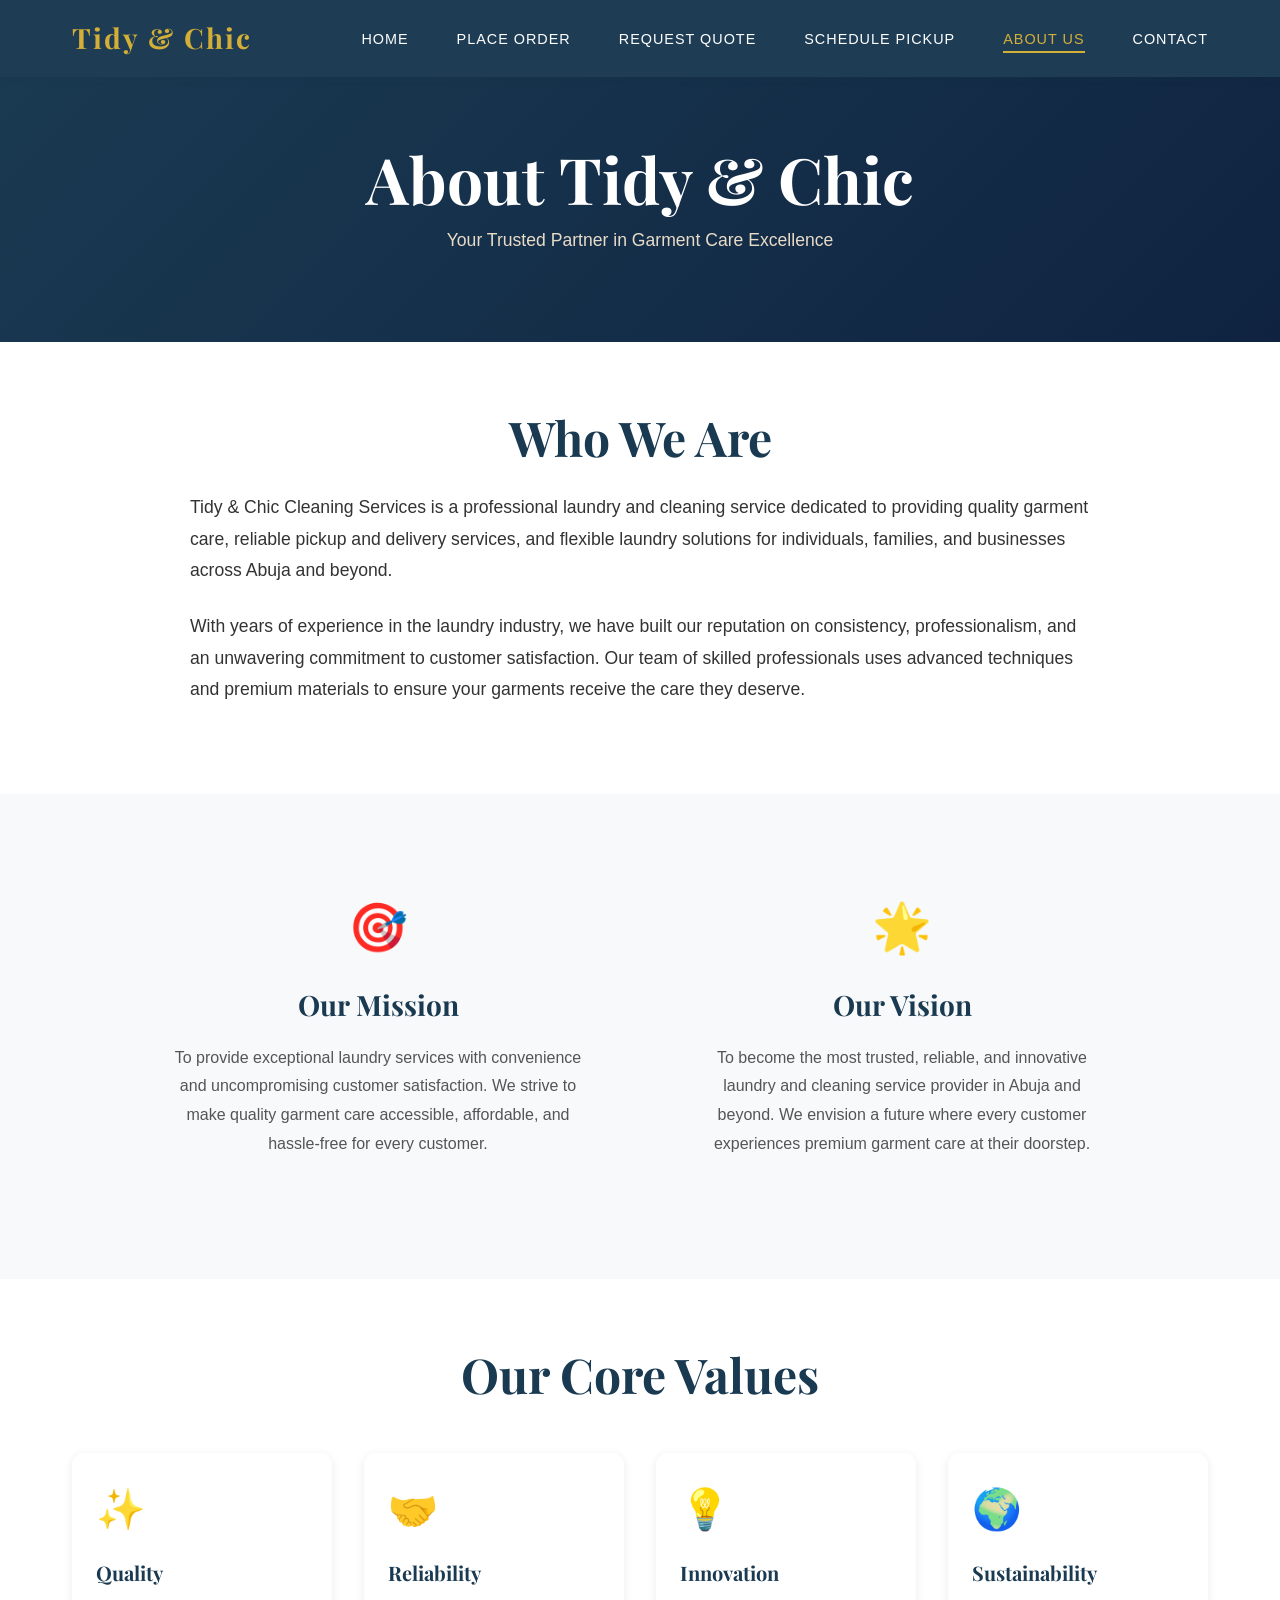
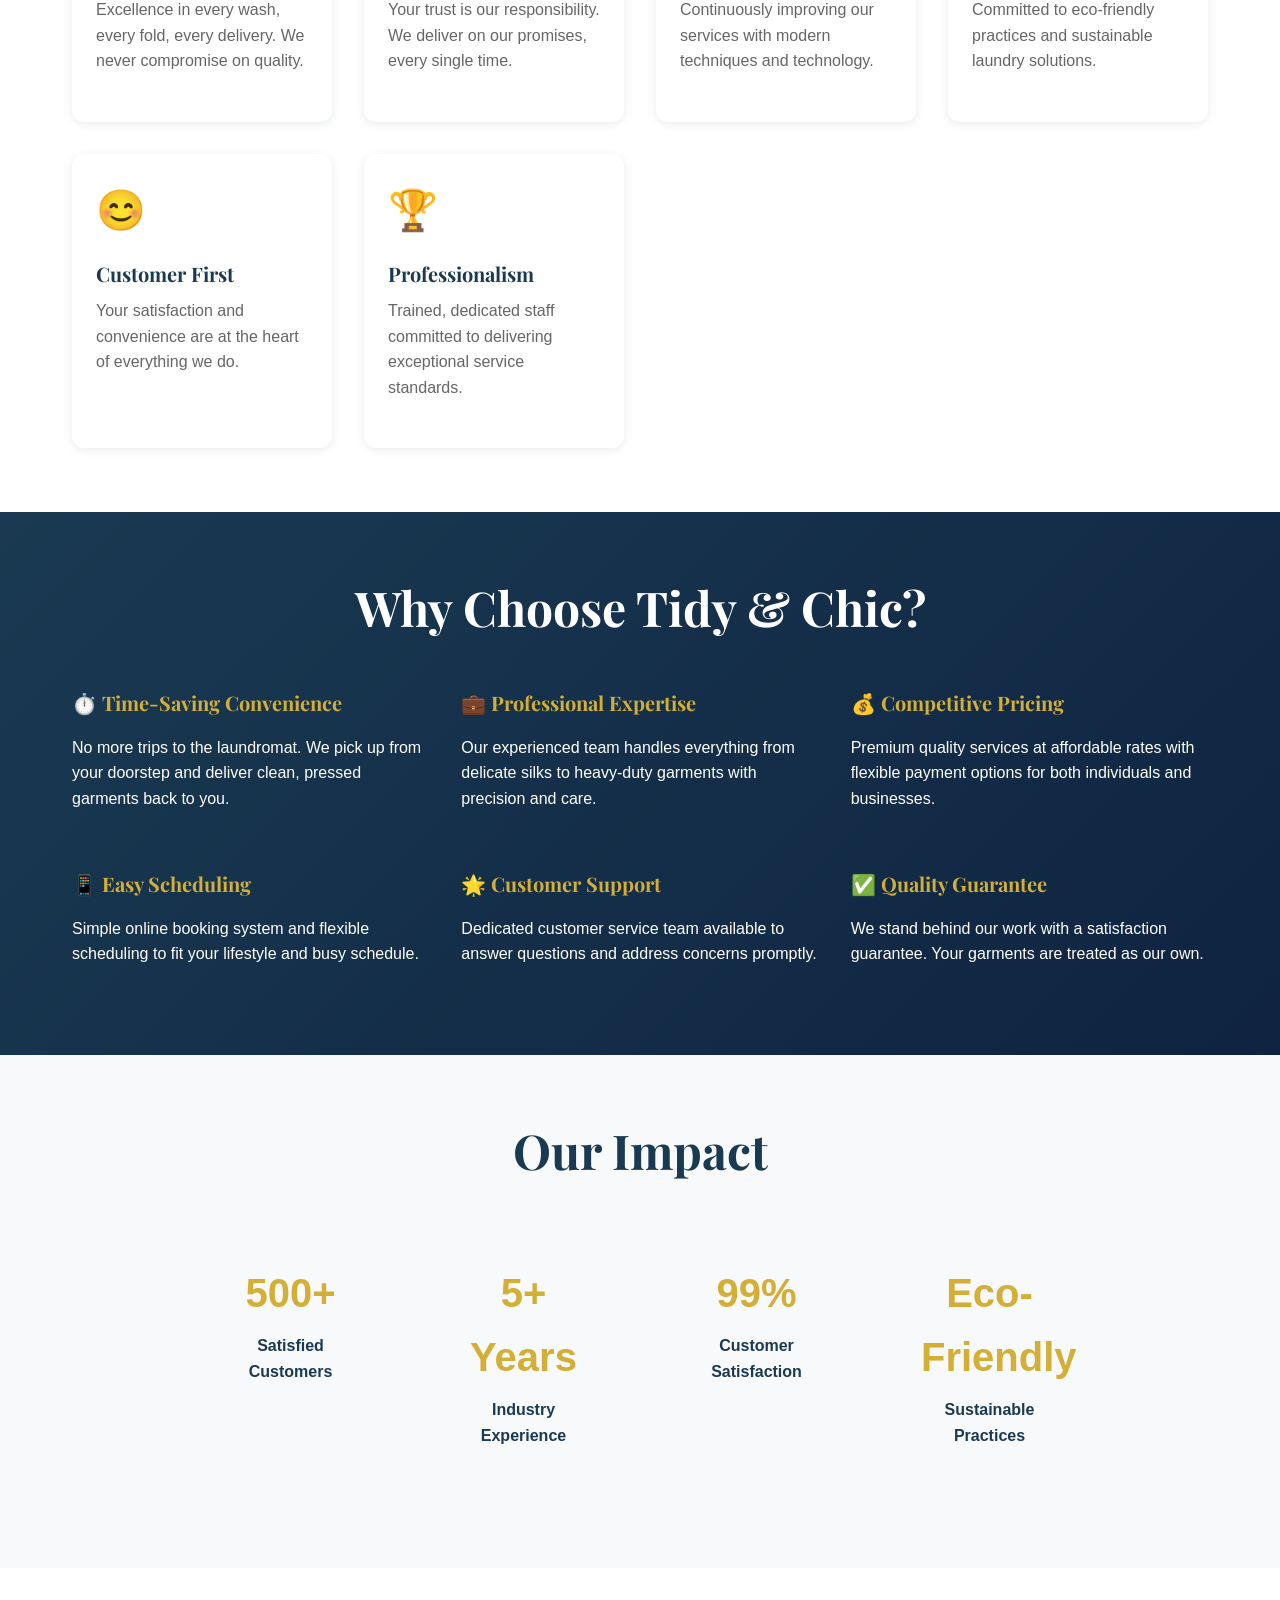
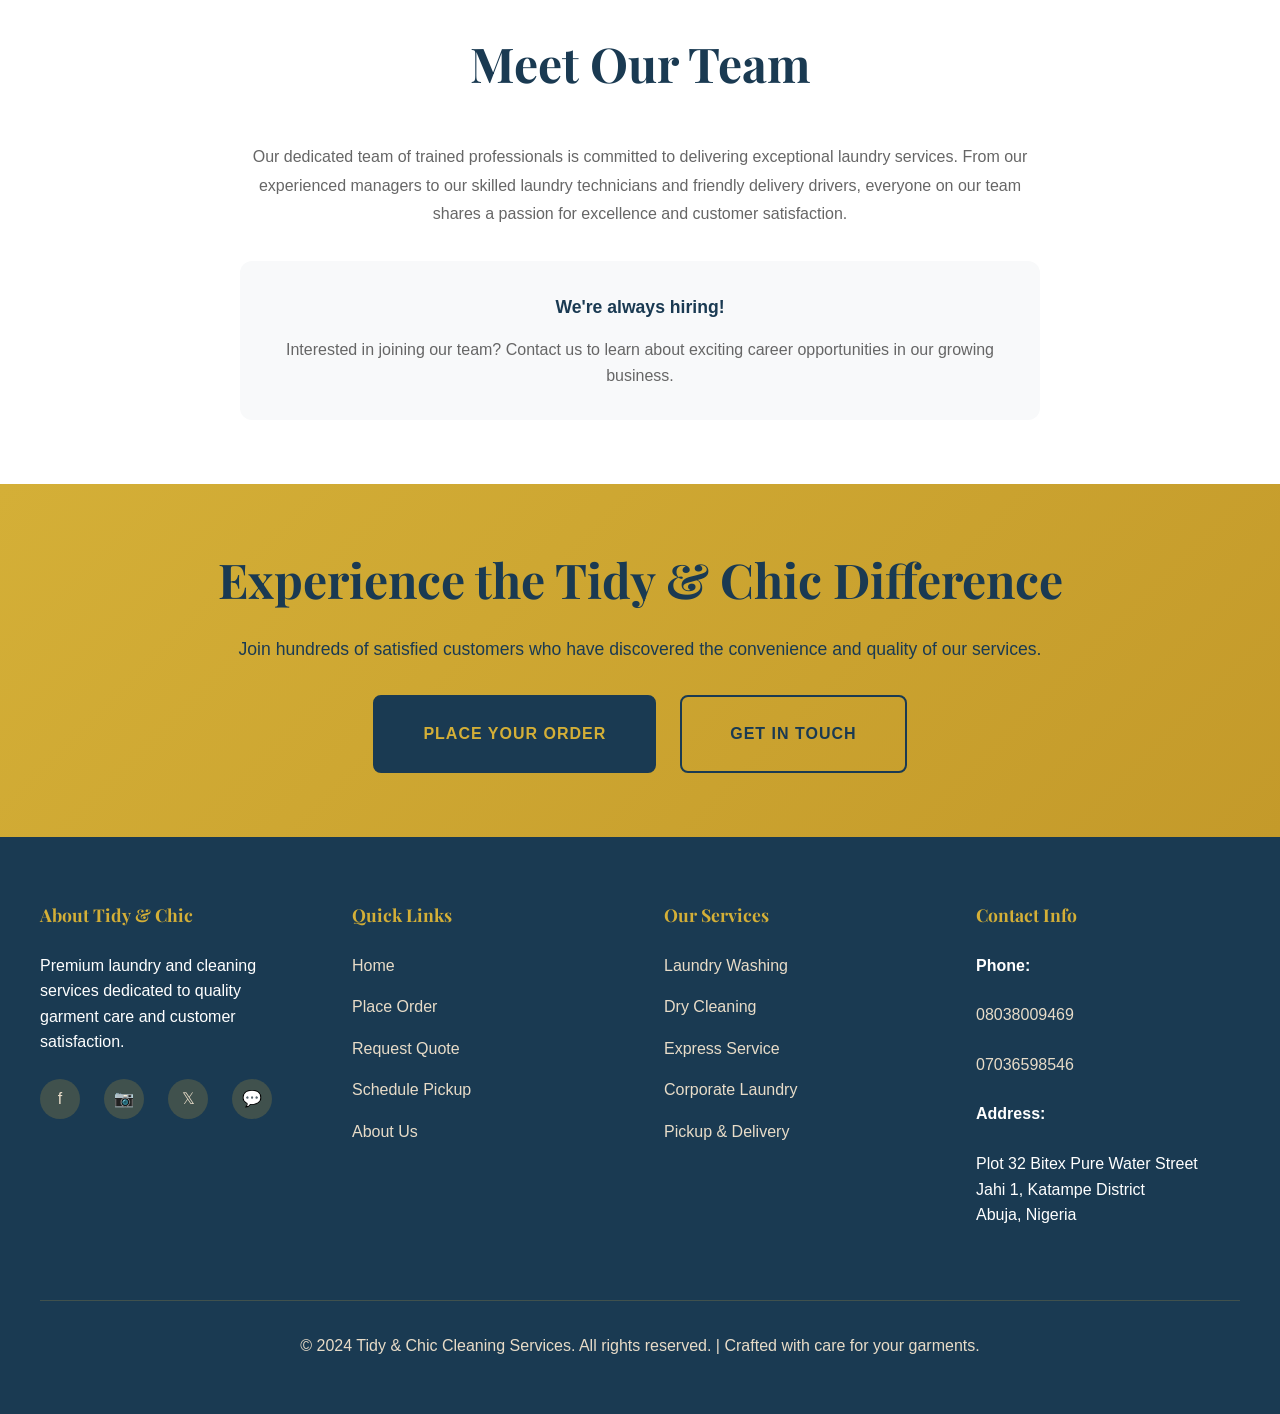
==== commit 7962c141: "Linked to Css files and Javascript main file" ====
--- a/about.html
+++ b/about.html
@@ -566,6 +566,6 @@
       </div>
     </footer>
 
-    <script src="main.js"></script>
+    <script src="./assets/js/main.js" defer></script>
   </body>
 </html>
--- a/assets/css/style.css
+++ b/assets/css/style.css
@@ -11,12 +11,12 @@
   --light-gray: #f8f9fa;
   --dark-gray: #2c3e50;
   --accent-light: #e8dcc8;
-  
+
   /* Typography */
-  --font-display: 'Playfair Display', serif;
-  --font-body: 'Segoe UI', Tahoma, Geneva, Verdana, sans-serif;
-  --font-accent: 'Montserrat', sans-serif;
-  
+  --font-display: "Playfair Display", serif;
+  --font-body: "Segoe UI", Tahoma, Geneva, Verdana, sans-serif;
+  --font-accent: "Montserrat", sans-serif;
+
   /* Spacing */
   --spacing-xs: 0.5rem;
   --spacing-sm: 1rem;
@@ -24,17 +24,17 @@
   --spacing-lg: 2rem;
   --spacing-xl: 3rem;
   --spacing-xxl: 4rem;
-  
+
   /* Border Radius */
   --radius-sm: 4px;
   --radius-md: 8px;
   --radius-lg: 12px;
-  
+
   /* Transitions */
   --transition-fast: 0.2s ease;
   --transition-smooth: 0.4s ease;
   --transition-slow: 0.6s ease;
-  
+
   /* Box Shadows */
   --shadow-sm: 0 2px 8px rgba(26, 58, 82, 0.1);
   --shadow-md: 0 4px 16px rgba(26, 58, 82, 0.15);
@@ -83,7 +83,12 @@
    TYPOGRAPHY
    ============================================ */
 
-h1, h2, h3, h4, h5, h6 {
+h1,
+h2,
+h3,
+h4,
+h5,
+h6 {
   font-family: var(--font-display);
   color: var(--navy);
   margin-bottom: var(--spacing-sm);
@@ -183,7 +188,7 @@
 }
 
 .nav-links a::after {
-  content: '';
+  content: "";
   position: absolute;
   bottom: -6px;
   left: 0;
@@ -249,7 +254,7 @@
 }
 
 .hero::before {
-  content: '';
+  content: "";
   position: absolute;
   top: 0;
   left: 0;
@@ -344,7 +349,7 @@
 }
 
 .section-title::after {
-  content: '';
+  content: "";
   position: absolute;
   bottom: 0;
   left: 50%;
@@ -372,12 +377,24 @@
   animation: slideUp 0.6s ease forwards;
 }
 
-.service-card:nth-child(1) { animation-delay: 0.1s; }
-.service-card:nth-child(2) { animation-delay: 0.2s; }
-.service-card:nth-child(3) { animation-delay: 0.3s; }
-.service-card:nth-child(4) { animation-delay: 0.4s; }
-.service-card:nth-child(5) { animation-delay: 0.5s; }
-.service-card:nth-child(6) { animation-delay: 0.6s; }
+.service-card:nth-child(1) {
+  animation-delay: 0.1s;
+}
+.service-card:nth-child(2) {
+  animation-delay: 0.2s;
+}
+.service-card:nth-child(3) {
+  animation-delay: 0.3s;
+}
+.service-card:nth-child(4) {
+  animation-delay: 0.4s;
+}
+.service-card:nth-child(5) {
+  animation-delay: 0.5s;
+}
+.service-card:nth-child(6) {
+  animation-delay: 0.6s;
+}
 
 .service-card:hover {
   transform: translateY(-10px);
@@ -421,12 +438,24 @@
   animation: fadeIn 0.8s ease forwards;
 }
 
-.feature-item:nth-child(1) { animation-delay: 0.2s; }
-.feature-item:nth-child(2) { animation-delay: 0.3s; }
-.feature-item:nth-child(3) { animation-delay: 0.4s; }
-.feature-item:nth-child(4) { animation-delay: 0.5s; }
-.feature-item:nth-child(5) { animation-delay: 0.6s; }
-.feature-item:nth-child(6) { animation-delay: 0.7s; }
+.feature-item:nth-child(1) {
+  animation-delay: 0.2s;
+}
+.feature-item:nth-child(2) {
+  animation-delay: 0.3s;
+}
+.feature-item:nth-child(3) {
+  animation-delay: 0.4s;
+}
+.feature-item:nth-child(4) {
+  animation-delay: 0.5s;
+}
+.feature-item:nth-child(5) {
+  animation-delay: 0.6s;
+}
+.feature-item:nth-child(6) {
+  animation-delay: 0.7s;
+}
 
 .feature-icon {
   font-size: 2.5rem;
@@ -479,9 +508,15 @@
   animation: slideUp 0.6s ease forwards;
 }
 
-.testimonial-card:nth-child(1) { animation-delay: 0.1s; }
-.testimonial-card:nth-child(2) { animation-delay: 0.2s; }
-.testimonial-card:nth-child(3) { animation-delay: 0.3s; }
+.testimonial-card:nth-child(1) {
+  animation-delay: 0.1s;
+}
+.testimonial-card:nth-child(2) {
+  animation-delay: 0.2s;
+}
+.testimonial-card:nth-child(3) {
+  animation-delay: 0.3s;
+}
 
 .testimonial-card:hover {
   background: rgba(212, 175, 55, 0.1);
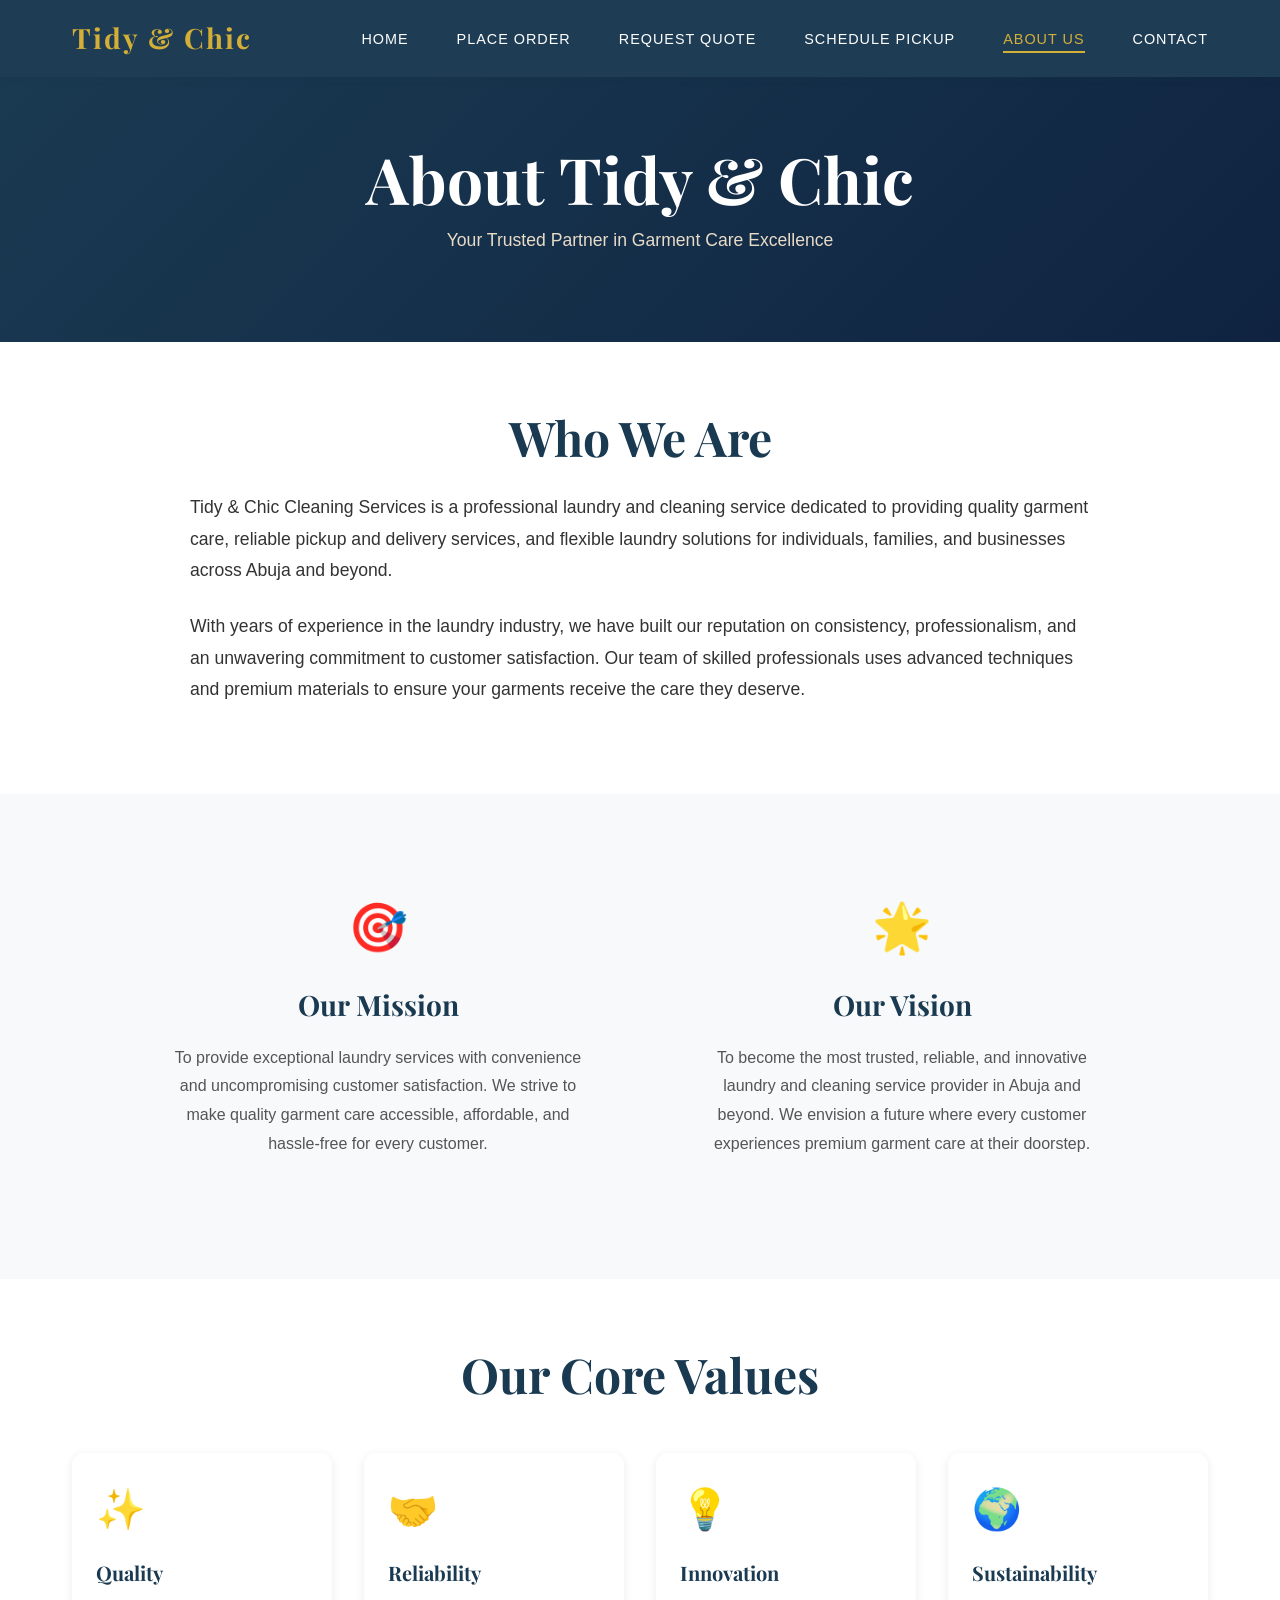
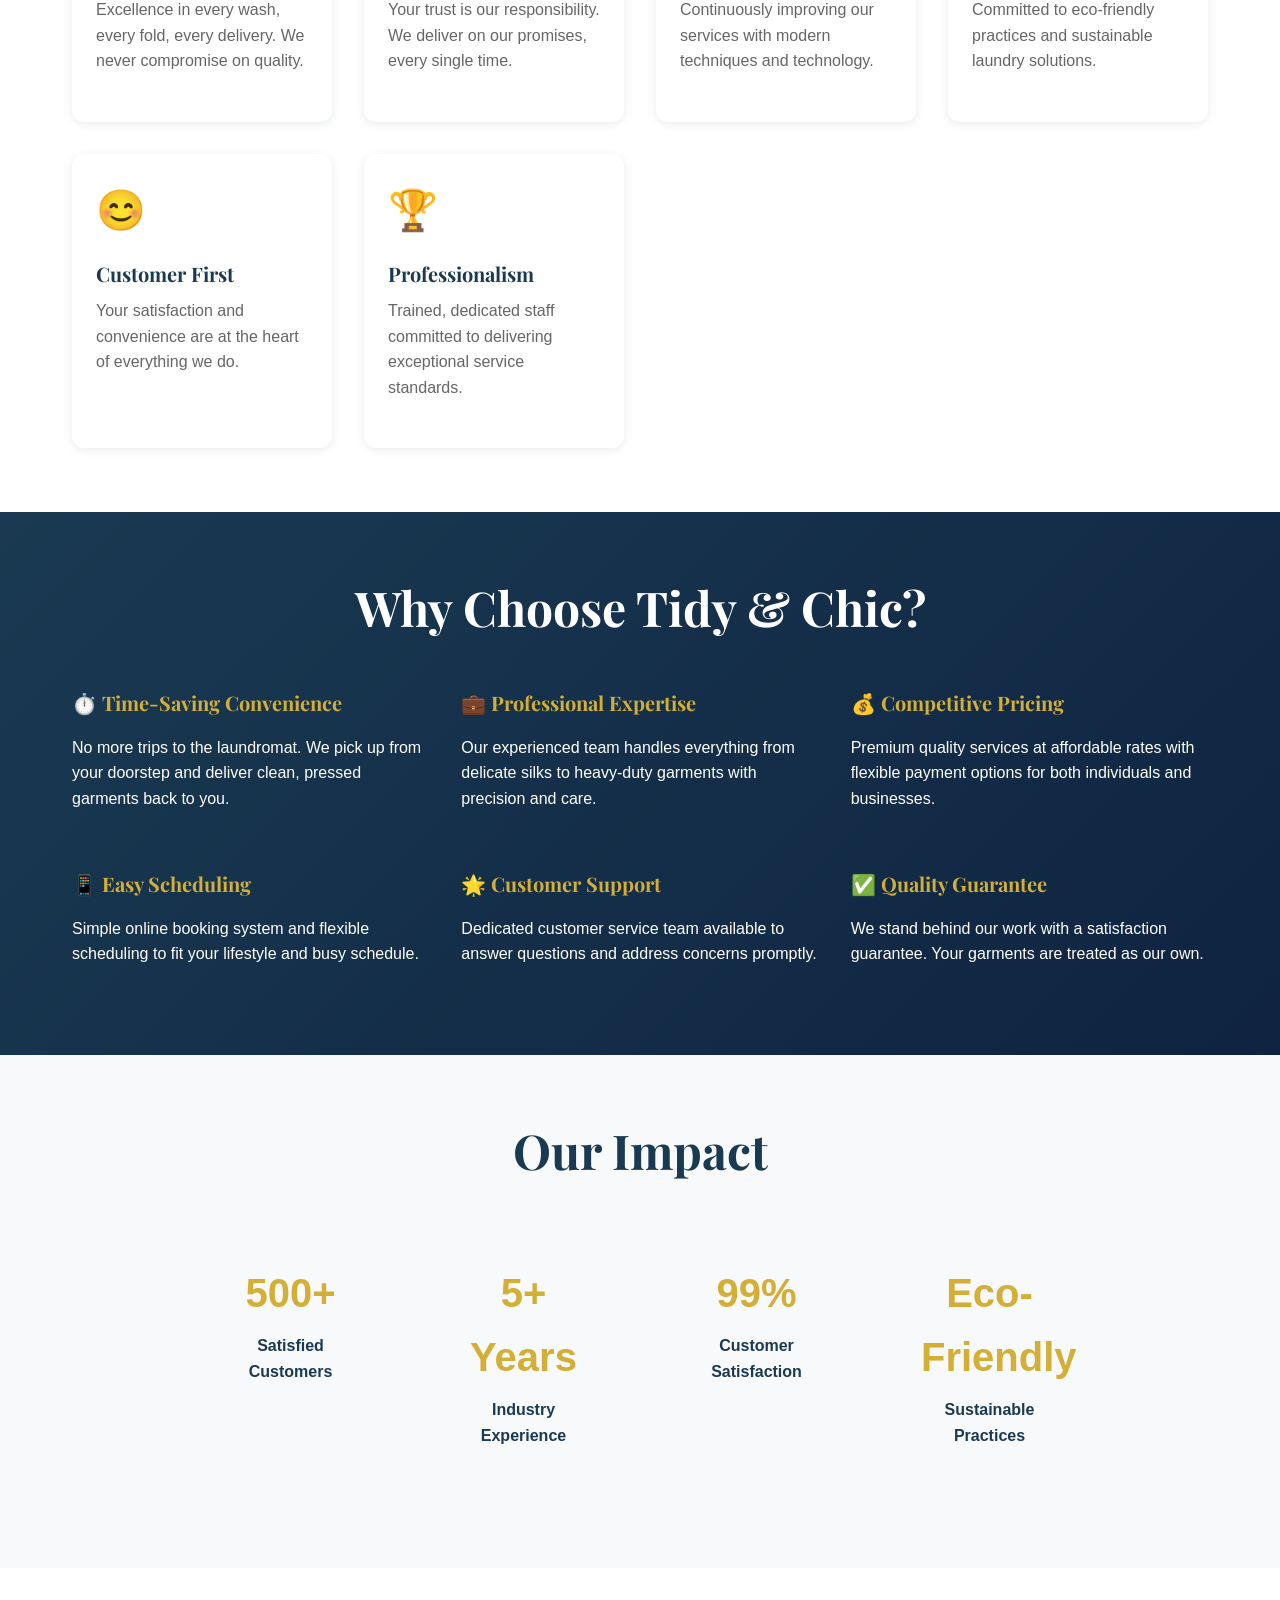
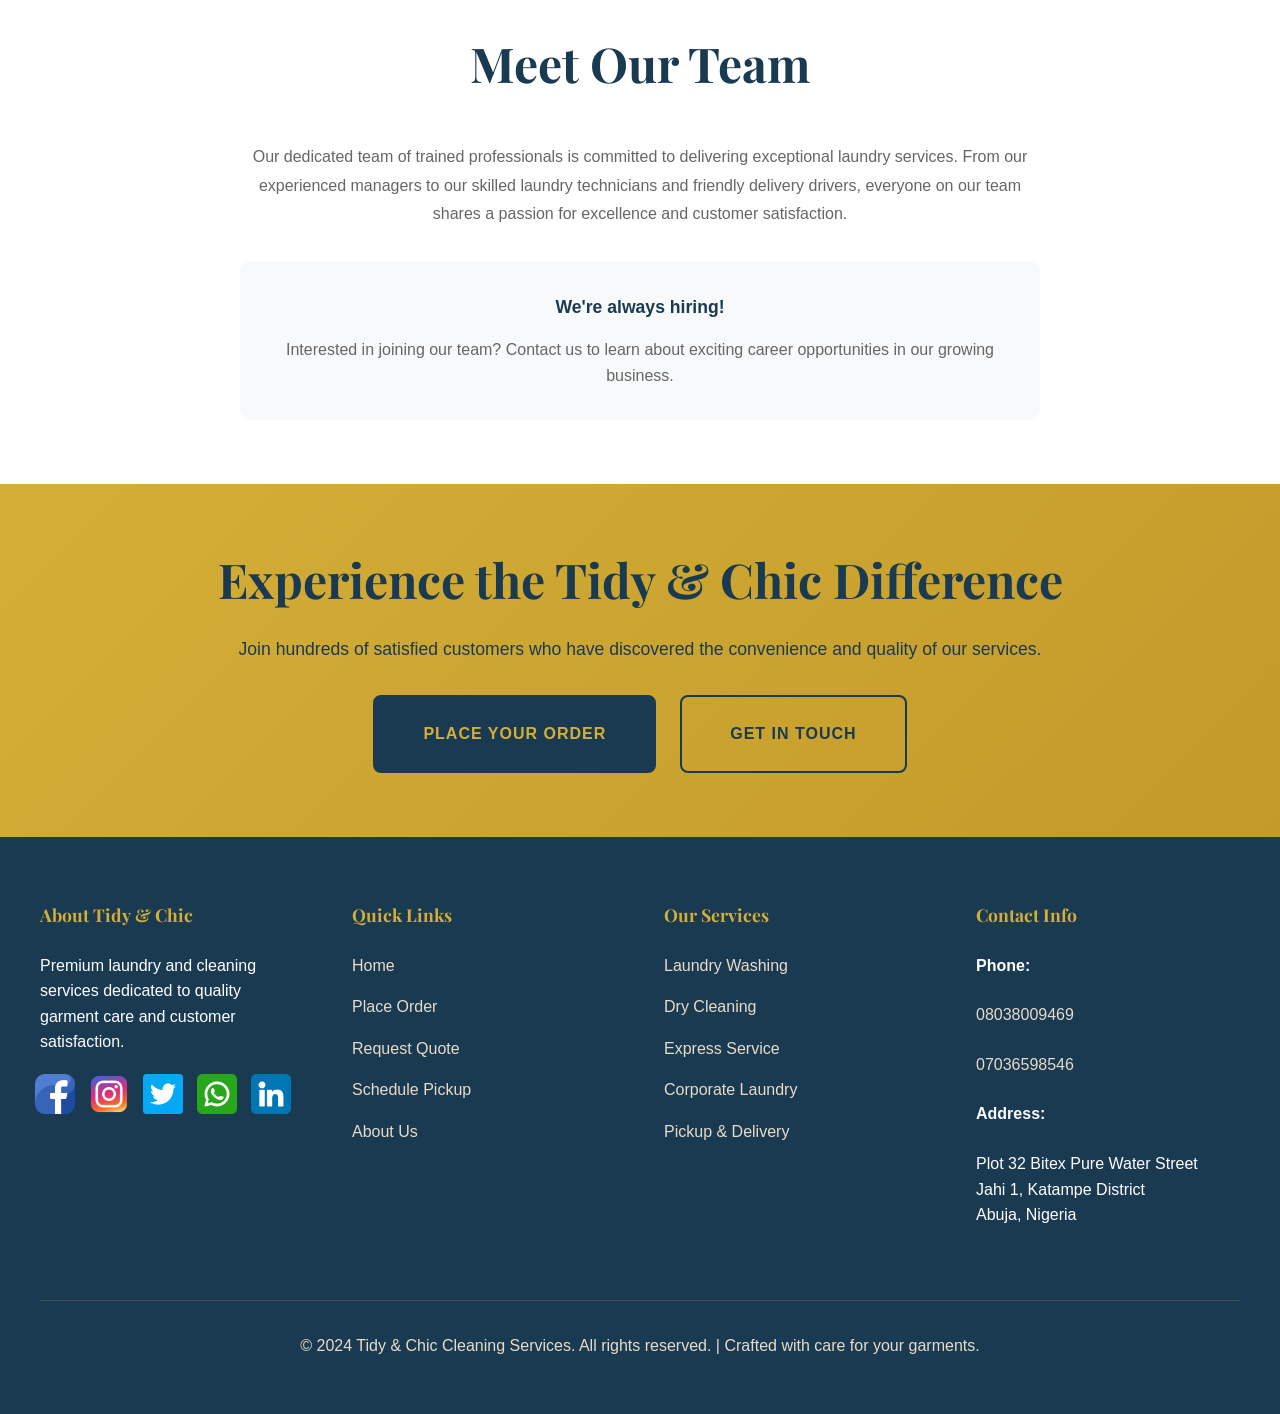
==== commit f0a531bc: "Updated footer link icons" ====
--- a/about.html
+++ b/about.html
@@ -520,10 +520,21 @@
             care and customer satisfaction.
           </p>
           <div class="social-icons">
-            <a href="#" title="Facebook">f</a>
-            <a href="#" title="Instagram">📷</a>
-            <a href="#" title="Twitter">𝕏</a>
-            <a href="#" title="WhatsApp">💬</a>
+            <a href="#" title="Facebook"
+              ><img src="./assets/img/icons/facebook.png" alt="facebook icon"
+            /></a>
+            <a href="#" title="Instagram"
+              ><img src="./assets/img/icons/instagram.png" alt="instagram icon"
+            /></a>
+            <a href="#" title="Twitter"
+              ><img src="./assets/img/icons/twitter.png" alt="twitter icon"
+            /></a>
+            <a href="#" title="WhatsApp"
+              ><img src="./assets/img/icons/whatsapp.png" alt="whatsapp icon"
+            /></a>
+            <a href="#" title="LinkedIn"
+              ><img src="./assets/img/icons/linkedin.png" alt="linkedin icon"
+            /></a>
           </div>
         </div>
         <div class="footer-section">
--- a/assets/css/style.css
+++ b/assets/css/style.css
@@ -769,11 +769,16 @@
   display: inline-flex;
   align-items: center;
   justify-content: center;
-  width: 40px;
-  height: 40px;
+  width: 30px;
+  height: 30px;
   background: rgba(212, 175, 55, 0.2);
   border-radius: 50%;
   transition: all var(--transition-fast);
+}
+
+.social-icons img {
+  width: 40px;
+  height: 40px;
 }
 
 .social-icons a:hover {
